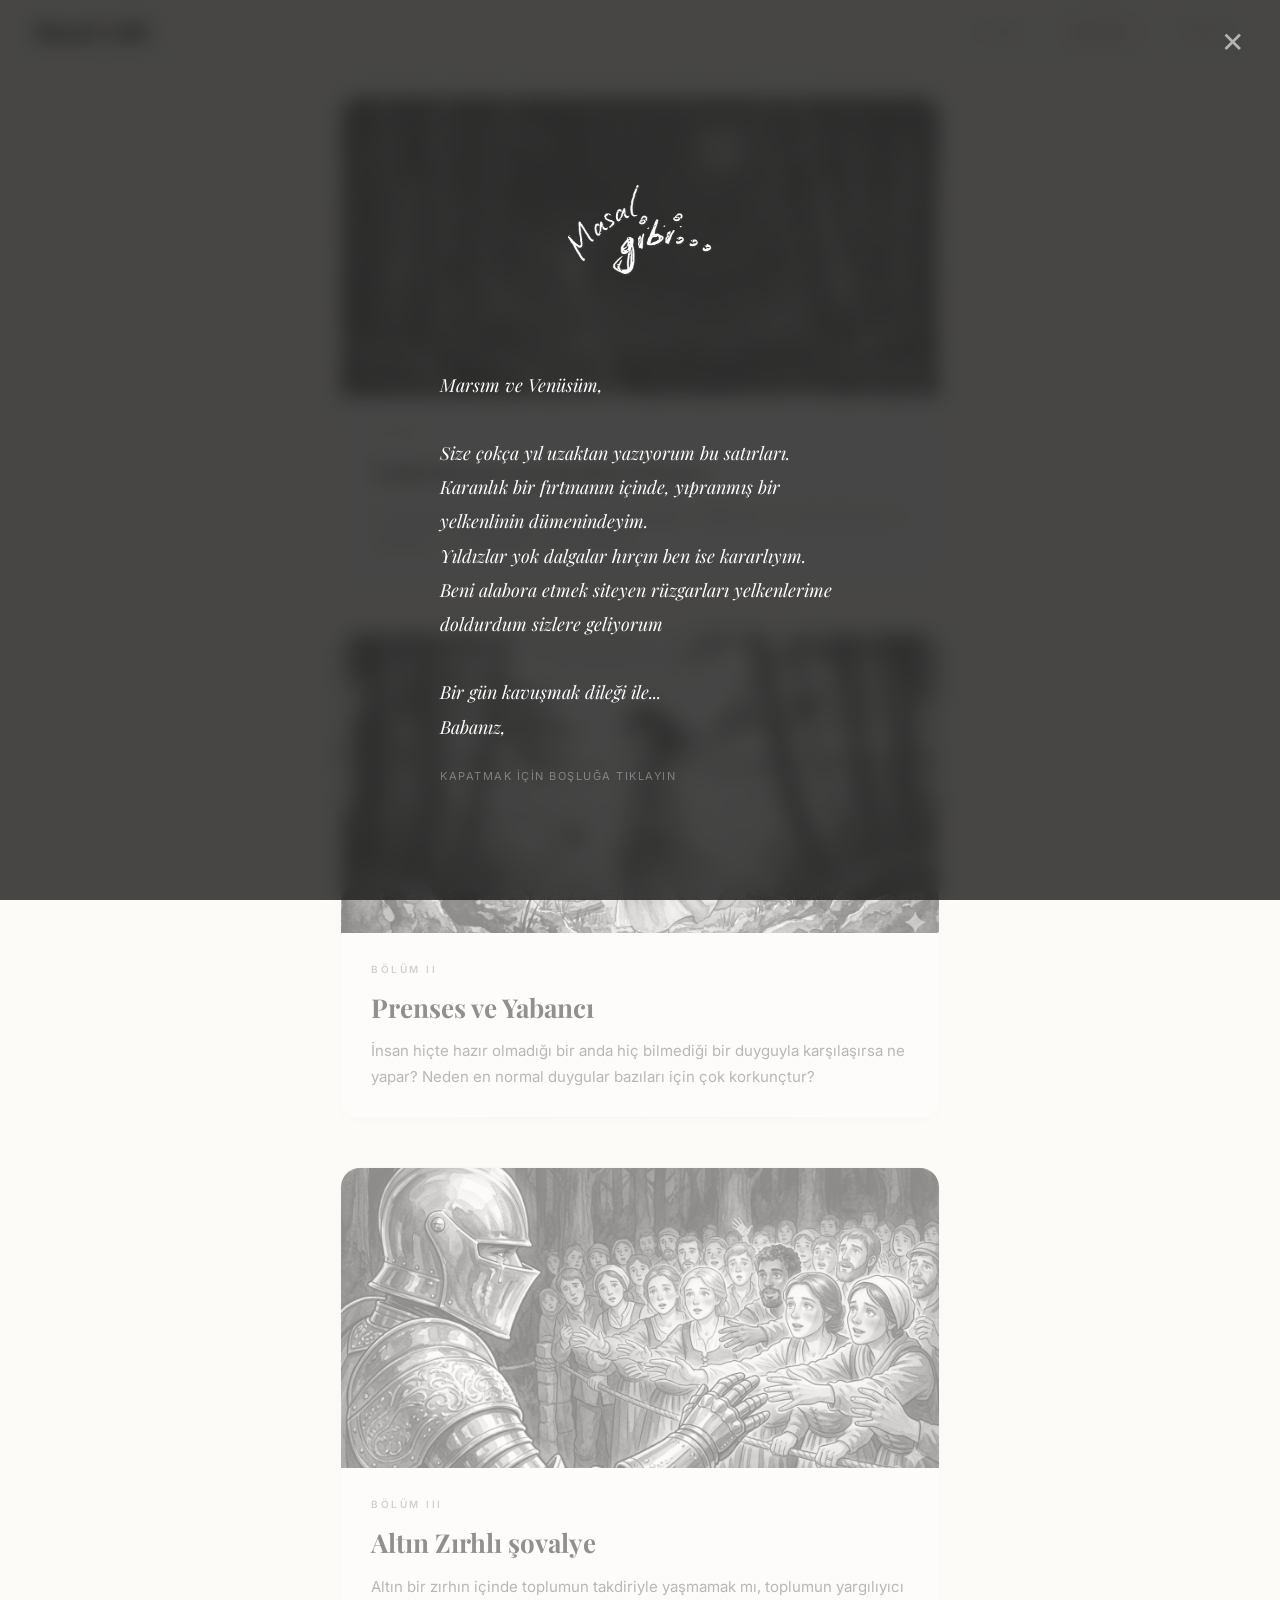
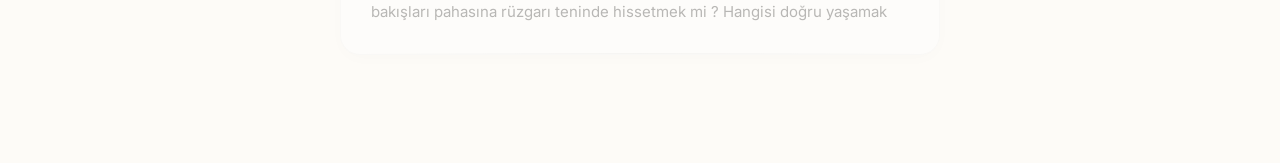
==== index.html @ 7c6c3999 "Add files via upload" ====
<!DOCTYPE html>
<html lang="tr">
<head>
  <meta charset="UTF-8">
  <meta name="viewport" content="width=device-width, initial-scale=1.0">
  <title>Masal Gibi</title>
  <link href="https://fonts.googleapis.com/css2?family=Playfair+Display:ital,wght@0,400;0,700;1,400&family=Cormorant+Garamond:ital,wght@0,300;1,300&family=Inter:wght@300;400&display=swap" rel="stylesheet">
  <link rel="stylesheet" href="css/main.css">
</head>
<body>

  <!-- GİRİŞ EKRANI -->
  <div id="intro" class="intro">
    <div class="close" id="closeBtn">✕</div>
    <div class="intro-box">
      <img src="assets/images/ovlog.png" class="intro-logo" alt="Logo">
      <p class="intro-text">
        Marsım ve Venüsüm,<br><br>
        Size çokça yıl uzaktan yazıyorum bu satırları.<br>
        Karanlık bir fırtınanın içinde, yıpranmış bir yelkenlinin dümenindeyim.<br>
        Yıldızlar yok dalgalar hırçın ben ise kararlıyım.<br>
        Beni alabora etmek siteyen rüzgarları yelkenlerime doldurdum sizlere geliyorum<br>
        <br>
        Bir gün kavuşmak dileği ile...<br>
        Babanız,
      </p>
      <span class="intro-note">Kapatmak için boşluğa tıklayın</span>
    </div>
  </div>

  <!-- HEADER -->
  <header class="header">
    <a href="index.html" class="logo-text">Masal Gibi</a>
    <nav class="nav">
      <a href="bucket.html" class="nav-link">100 Şey</a>
      <div class="nav-divider"></div>
      <a href="index.html" class="nav-link">Masallar</a>
      <div class="nav-divider"></div>
      <a href="stars.html" class="nav-link">Yıldızlar</a>
    </nav>
  </header>

  <!-- ANA İÇERİK -->
  <main class="container"></main>

  <script src="data/stories.js"></script>
  <script src="js/app.js"></script>
  <script src="js/header.js"></script>
  <script src="js/nav.js"></script>

</body>
</html>
---- css/main.css ----
*, *::before, *::after {
  margin: 0;
  padding: 0;
  box-sizing: border-box;
}

:root {
  --font-serif: 'Playfair Display', Georgia, serif;
  --font-body: 'Cormorant Garamond', Georgia, serif;
  --color-bg: #fdfbf7;
  --color-text: #2c2c2c;
  --color-accent: #b59b7c;
  --color-card: #ffffff;
}

body {
  font-family: 'Inter', sans-serif;
  background: var(--color-bg);
  color: var(--color-text);
  line-height: 1.6;
  overflow-x: hidden;
}

/* =====================
   HEADER
   ===================== */
.header {
  position: fixed;
  top: 0;
  width: 100%;
  height: 64px;
  background: rgba(253, 251, 247, 0.95);
  backdrop-filter: blur(12px);
  display: flex;
  align-items: center;
  justify-content: space-between;
  padding: 0 32px;
  z-index: 100;
  border-bottom: 1px solid rgba(0,0,0,0.05);
}

.logo-text {
  font-family: var(--font-serif);
  font-size: 22px;
  font-weight: 700;
  font-style: italic;
  color: #1a1a1a;
  text-decoration: none;
  letter-spacing: 1px;
  flex-shrink: 0;
}

/* NAV */
.nav {
  display: flex;
  align-items: center;
  gap: 8px;
}

.nav-link {
  font-family: var(--font-body);
  font-style: italic;
  font-size: 1rem;
  color: rgba(44,44,44,0.55);
  text-decoration: none;
  padding: 6px 14px;
  border-radius: 20px;
  letter-spacing: 0.5px;
  transition: color 0.3s, background 0.3s;
  white-space: nowrap;
}

.nav-link:hover {
  color: #1a1a1a;
  background: rgba(0,0,0,0.05);
}

.nav-link.active {
  color: var(--color-accent);
  background: rgba(181,155,124,0.08);
}

.nav-divider {
  width: 1px;
  height: 16px;
  background: rgba(0,0,0,0.1);
  margin: 0 4px;
}

/* =====================
   CONTAINER
   ===================== */
.container {
  max-width: 640px;
  margin: auto;
  padding: 96px 20px 60px;
}

/* =====================
   STORY CARD
   ===================== */
.story-card {
  margin-bottom: 48px;
  cursor: pointer;
  background: var(--color-card);
  border-radius: 20px;
  overflow: hidden;
  transition: transform 0.4s cubic-bezier(0.165, 0.84, 0.44, 1), box-shadow 0.4s ease;
  border: 1px solid rgba(0,0,0,0.04);
  box-shadow: 0 4px 20px rgba(0,0,0,0.04);
}

.story-card:hover {
  transform: translateY(-6px);
  box-shadow: 0 16px 40px rgba(0,0,0,0.09);
}

.story-image {
  width: 100%;
  height: 300px;
  background: #f4f1eb;
  overflow: hidden;
}

.story-image img {
  width: 100%;
  height: 100%;
  object-fit: cover;
  transition: transform 0.6s ease;
  display: block;
}

.story-card:hover .story-image img {
  transform: scale(1.04);
}

.story-content {
  padding: 28px 30px;
}

.story-tag {
  font-size: 10px;
  text-transform: uppercase;
  letter-spacing: 2.5px;
  color: var(--color-accent);
  font-weight: 600;
  display: block;
  margin-bottom: 10px;
}

.story-content h2 {
  font-family: var(--font-serif);
  font-size: 26px;
  margin-bottom: 10px;
  color: #111;
}

.story-content p {
  color: #666;
  font-size: 15px;
  line-height: 1.7;
}

.divider {
  height: 1px;
  background: linear-gradient(to right, transparent, rgba(0,0,0,0.07), transparent);
}

.story-card.disabled {
  filter: grayscale(1);
  opacity: 0.45;
  pointer-events: none;
}

/* =====================
   INTRO
   ===================== */
.intro {
  position: fixed;
  inset: 0;
  background: rgba(10,10,10,0.75);
  backdrop-filter: blur(10px);
  display: flex;
  justify-content: center;
  align-items: center;
  z-index: 9999;
}

.intro-box {
  max-width: 440px;
  text-align: left;
  padding: 20px;
  display: flex;
  flex-direction: column;
  align-items: center;
}

.intro-logo {
  width: 180px;
  margin-bottom: 28px;
  filter: brightness(0) invert(1);
  align-self: center;
}

.intro-text {
  color: #fff;
  font-family: var(--font-serif);
  font-size: 18px;
  line-height: 1.9;
  font-style: italic;
  text-align: left;
  width: 100%;
}

.intro-note {
  display: block;
  margin-top: 24px;
  font-size: 11px;
  letter-spacing: 1.5px;
  text-transform: uppercase;
  color: rgba(255,255,255,0.35);
  text-align: left;
  width: 100%;
}

.close {
  position: absolute;
  top: 28px;
  right: 36px;
  color: rgba(255,255,255,0.6);
  font-size: 28px;
  cursor: pointer;
  transition: 0.3s;
  line-height: 1;
}

.close:hover {
  color: var(--color-accent);
  transform: rotate(90deg) scale(1.1);
}

/* =====================
   MOBİL
   ===================== */
@media (max-width: 600px) {
  .header {
    padding: 0 16px;
  }

  .nav-link {
    font-size: 0.9rem;
    padding: 5px 10px;
  }

  .logo-text {
    font-size: 19px;
  }
}
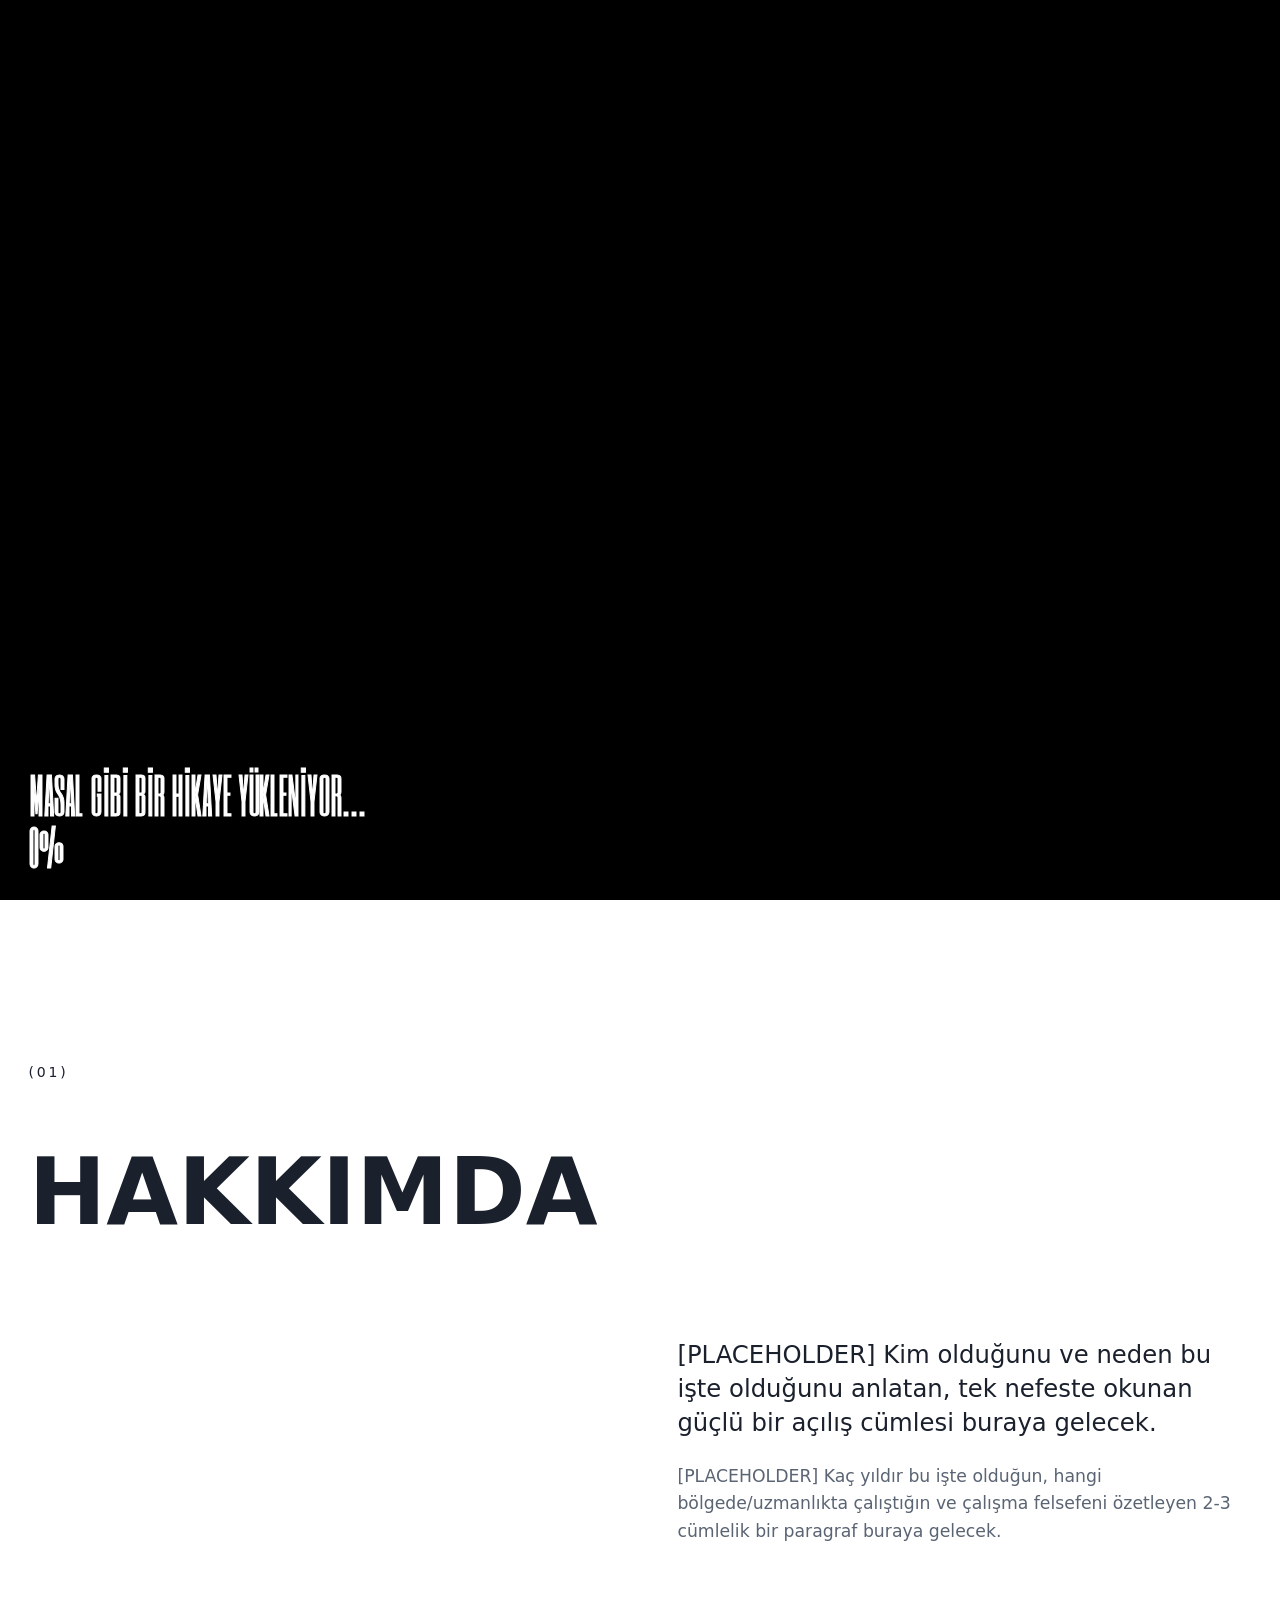
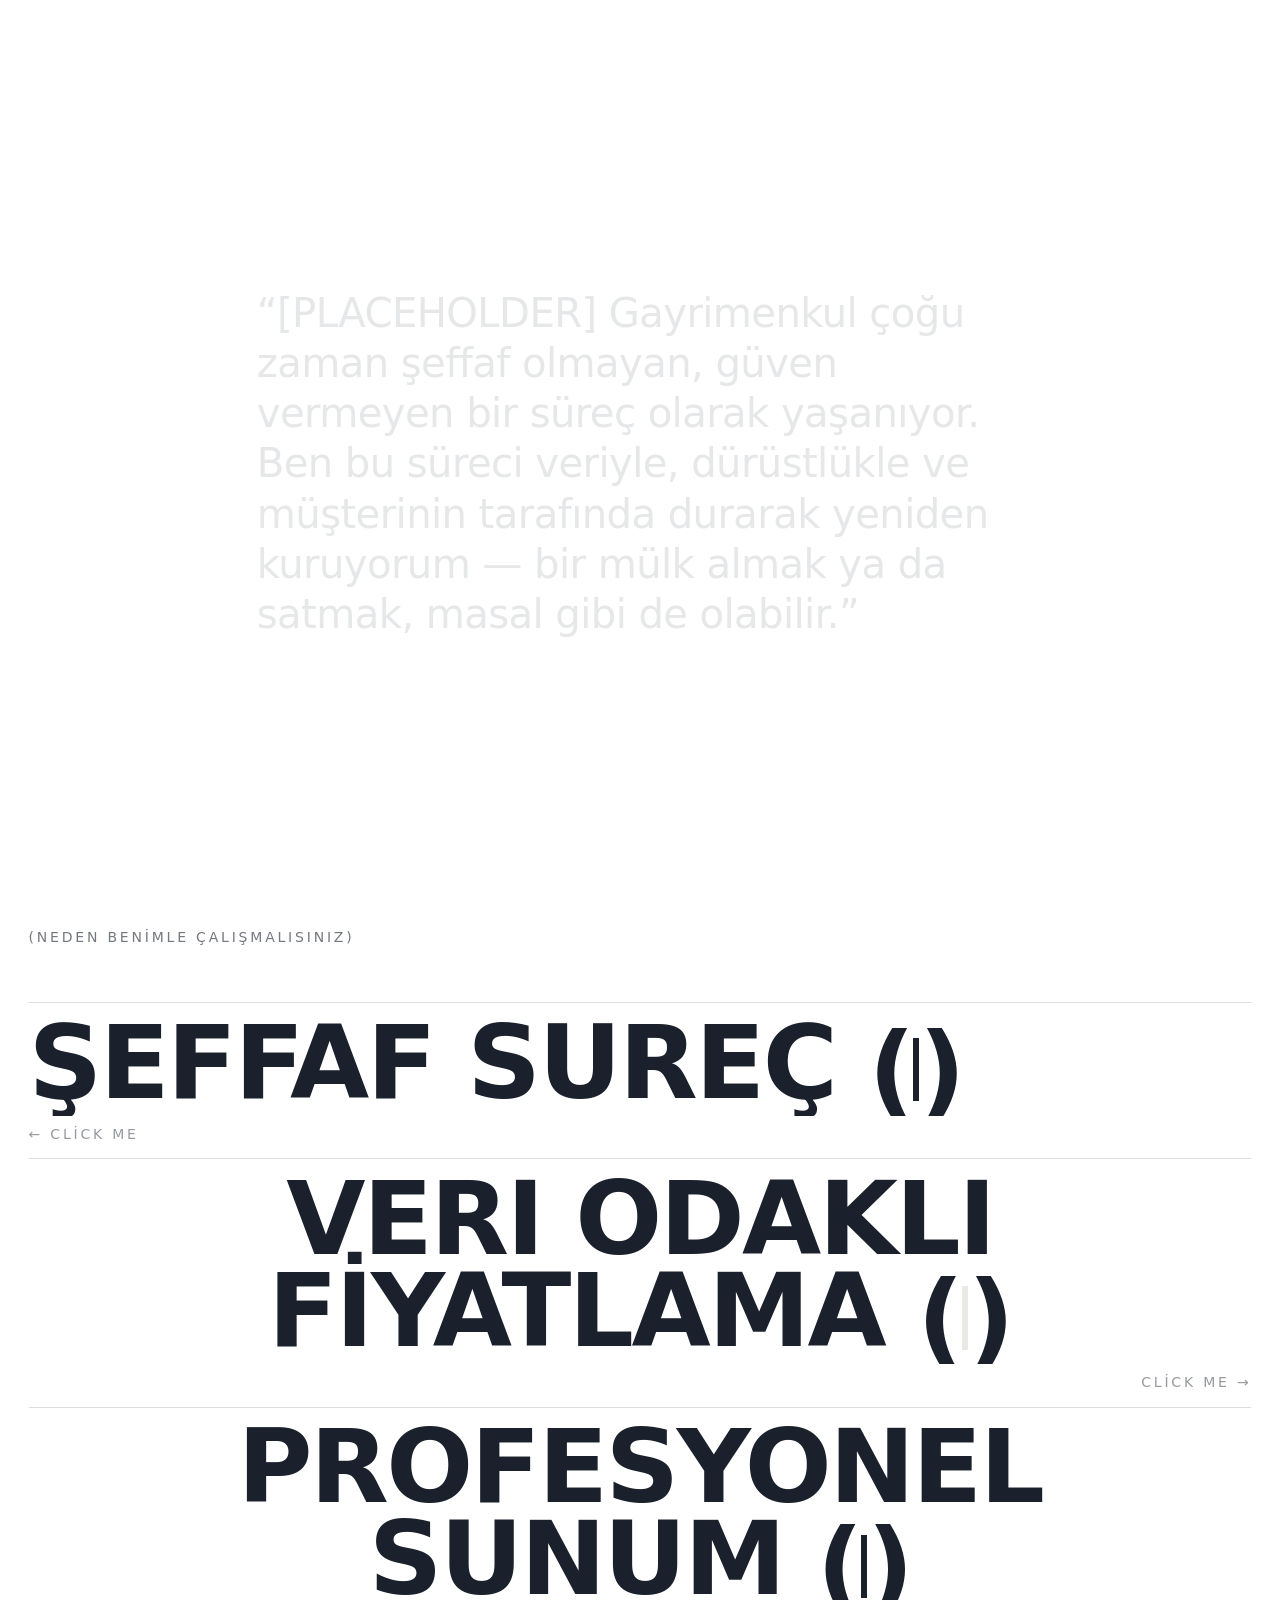
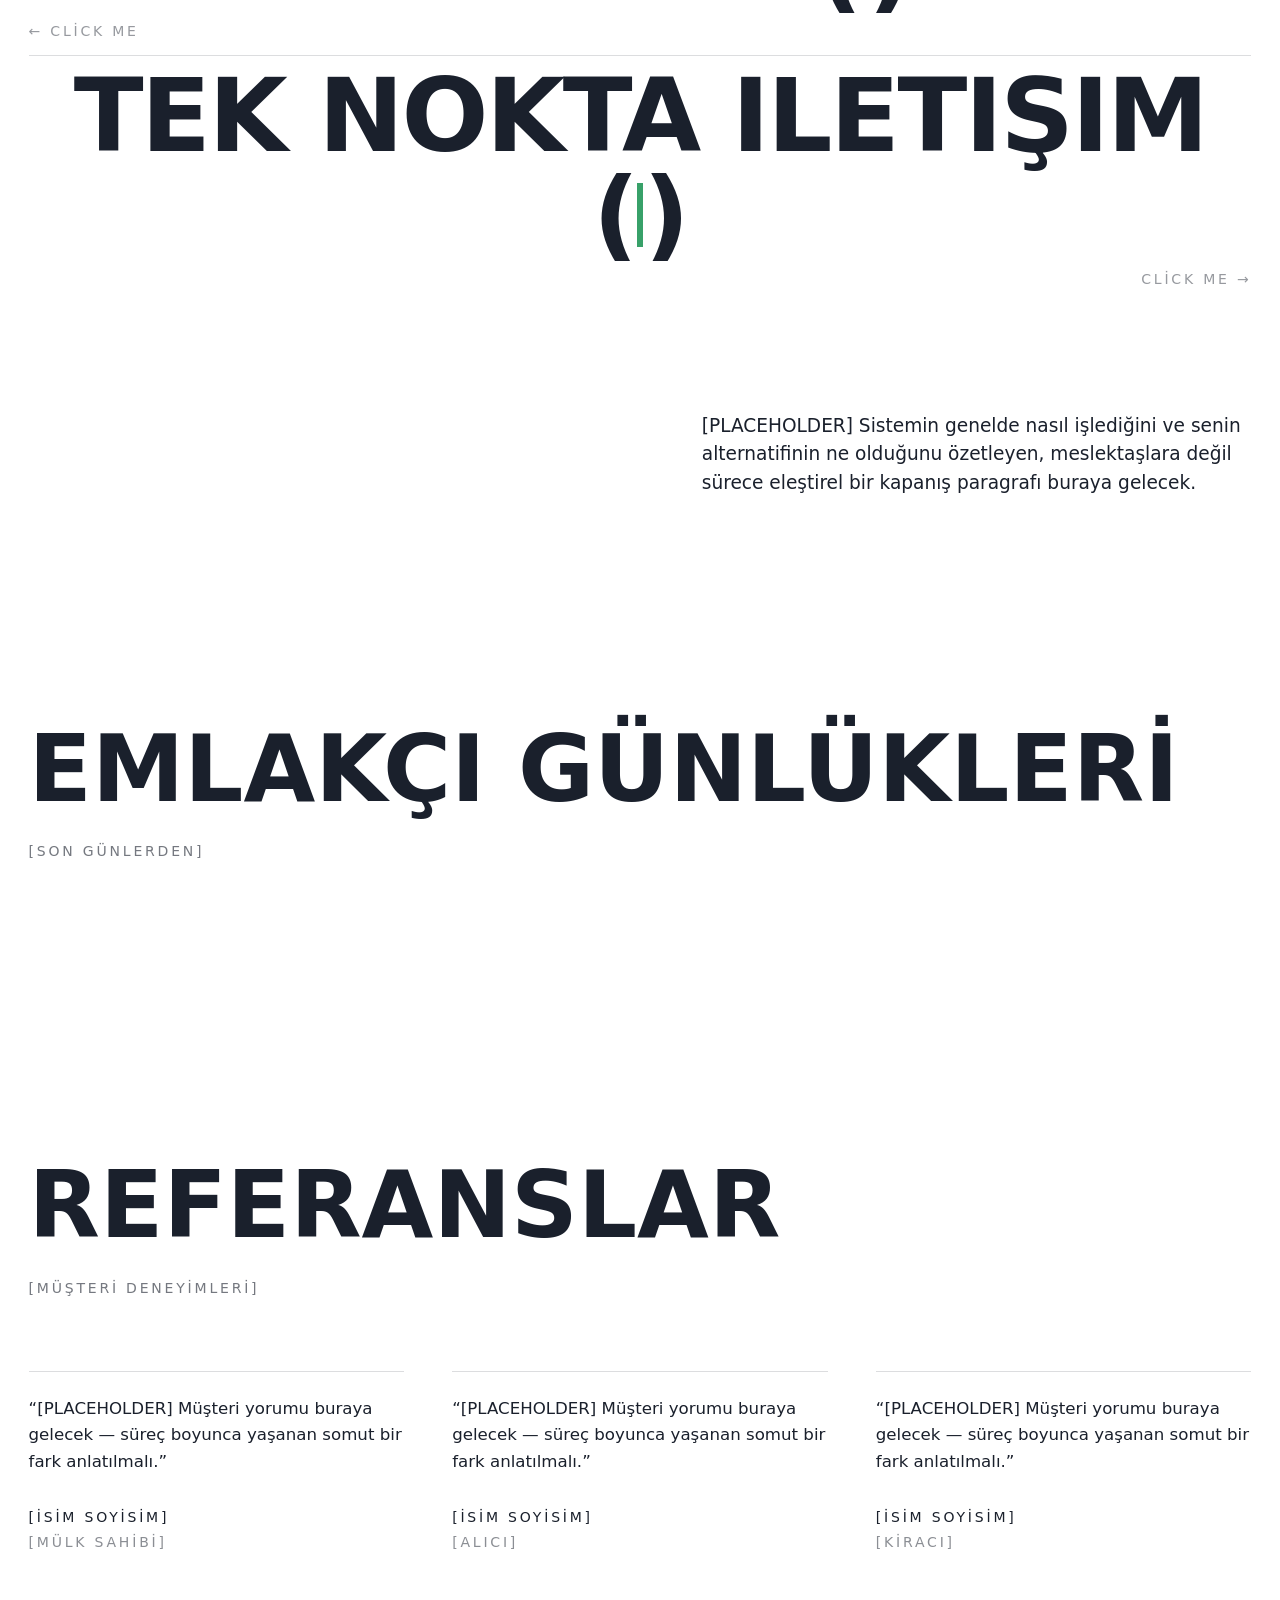
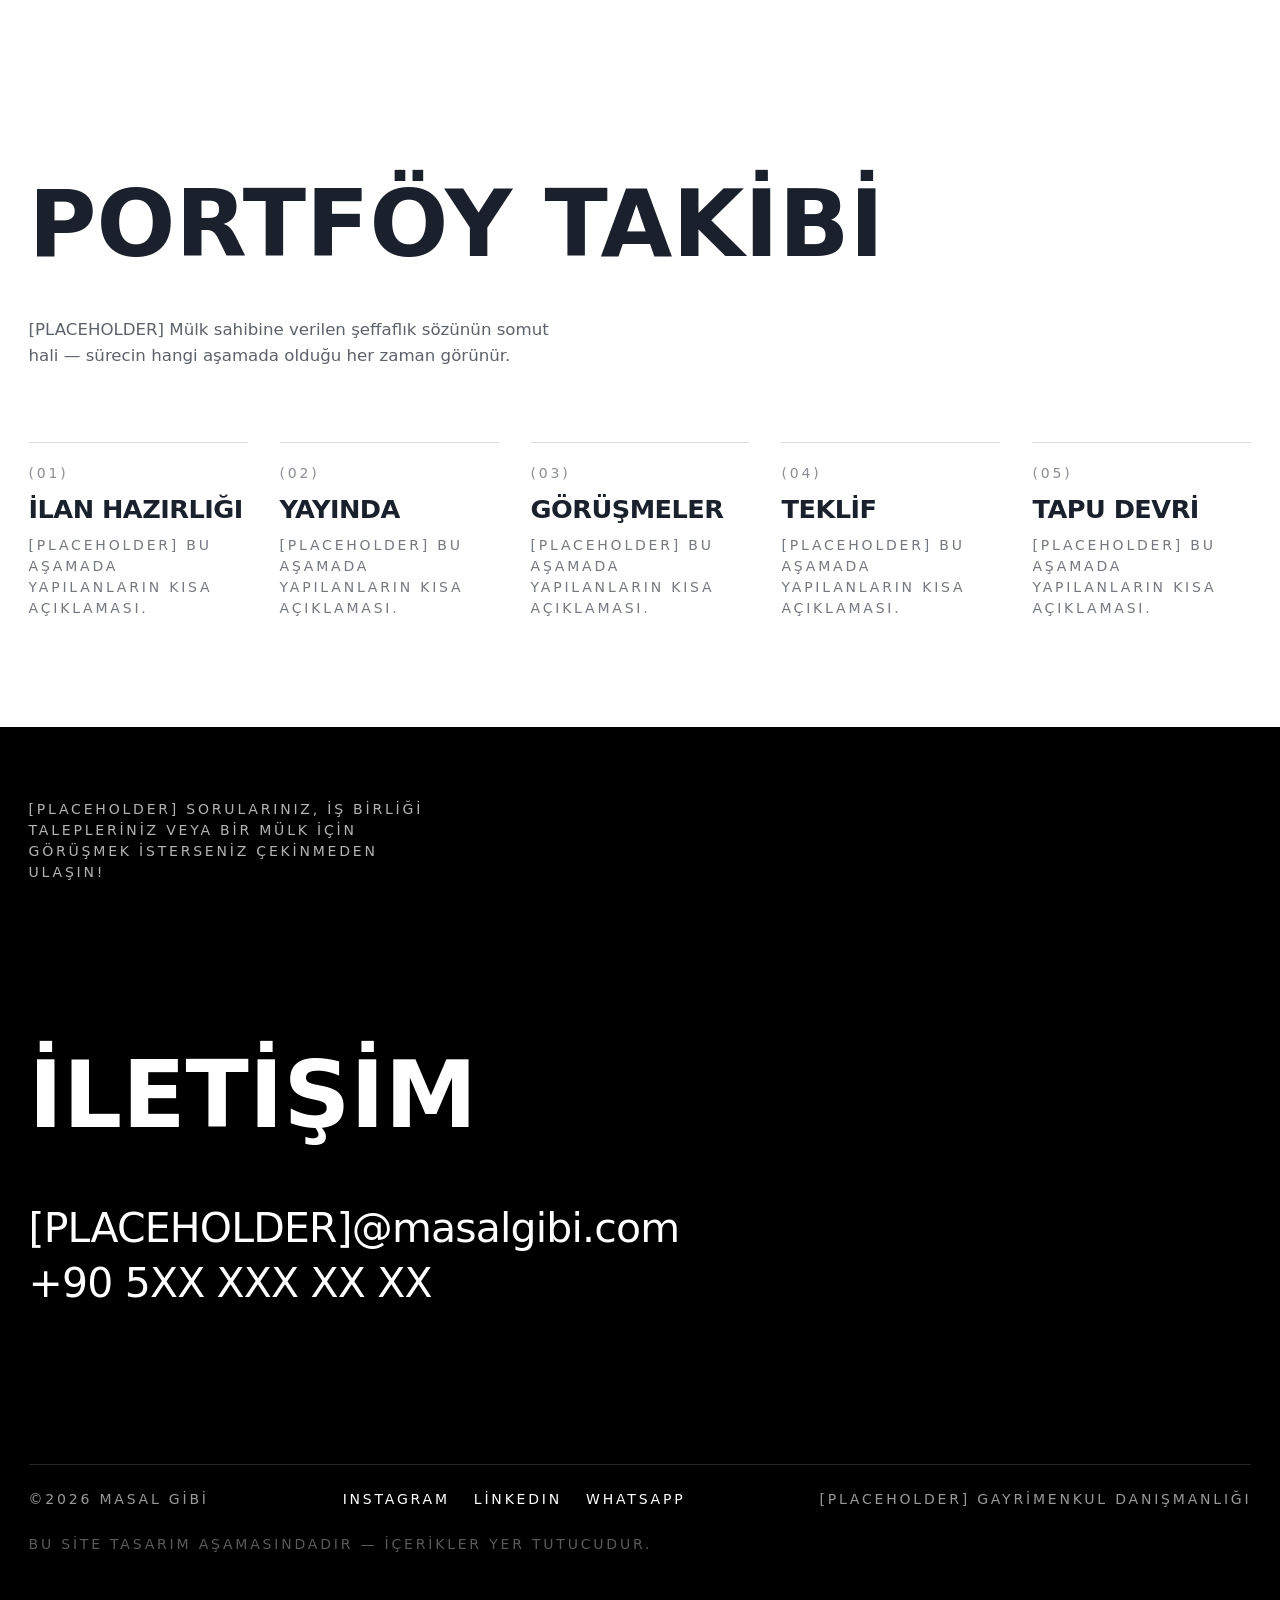
==== commit 471e33e0: "Masal Gibi emlak danışmanlığı sitesini yayınla Eski "100 Şey" içeriğinin yerine russellnumo-clone ta" ====
--- a/index.html
+++ b/index.html
@@ -1,52 +1,2 @@
-<!DOCTYPE html>
-<html lang="tr">
-<head>
-  <meta charset="UTF-8">
-  <meta name="viewport" content="width=device-width, initial-scale=1.0">
-  <title>Masal Gibi</title>
-  <link href="https://fonts.googleapis.com/css2?family=Playfair+Display:ital,wght@0,400;0,700;1,400&family=Cormorant+Garamond:ital,wght@0,300;1,300&family=Inter:wght@300;400&display=swap" rel="stylesheet">
-  <link rel="stylesheet" href="css/main.css">
-</head>
-<body>
-
-  <!-- GİRİŞ EKRANI -->
-  <div id="intro" class="intro">
-    <div class="close" id="closeBtn">✕</div>
-    <div class="intro-box">
-      <img src="assets/images/ovlog.png" class="intro-logo" alt="Logo">
-      <p class="intro-text">
-        Marsım ve Venüsüm,<br><br>
-        Size çokça yıl uzaktan yazıyorum bu satırları.<br>
-        Karanlık bir fırtınanın içinde, yıpranmış bir yelkenlinin dümenindeyim.<br>
-        Yıldızlar yok dalgalar hırçın ben ise kararlıyım.<br>
-        Beni alabora etmek siteyen rüzgarları yelkenlerime doldurdum sizlere geliyorum<br>
-        <br>
-        Bir gün kavuşmak dileği ile...<br>
-        Babanız,
-      </p>
-      <span class="intro-note">Kapatmak için boşluğa tıklayın</span>
-    </div>
-  </div>
-
-  <!-- HEADER -->
-  <header class="header">
-    <a href="index.html" class="logo-text">Masal Gibi</a>
-    <nav class="nav">
-      <a href="bucket.html" class="nav-link">100 Şey</a>
-      <div class="nav-divider"></div>
-      <a href="index.html" class="nav-link">Masallar</a>
-      <div class="nav-divider"></div>
-      <a href="stars.html" class="nav-link">Yıldızlar</a>
-    </nav>
-  </header>
-
-  <!-- ANA İÇERİK -->
-  <main class="container"></main>
-
-  <script src="data/stories.js"></script>
-  <script src="js/app.js"></script>
-  <script src="js/header.js"></script>
-  <script src="js/nav.js"></script>
-
-</body>
-</html>+<!DOCTYPE html><!--OK_B2LO_5Wb7xL4AXkm0S--><html lang="tr" class="__variable_8e8611 __variable_a3c0d3 intro-loading"><head><meta charSet="utf-8"/><meta name="viewport" content="width=device-width, initial-scale=1"/><link rel="preload" as="image" href="/images/portrait.jpg"/><link rel="stylesheet" href="/_next/static/css/ef37f31895b278bf.css" data-precedence="next"/><link rel="preload" as="script" fetchPriority="low" href="/_next/static/chunks/webpack-757cd0f22387bfa3.js"/><script src="/_next/static/chunks/4bd1b696-c023c6e3521b1417.js" async=""></script><script src="/_next/static/chunks/255-2b334ff5c2ee7a81.js" async=""></script><script src="/_next/static/chunks/main-app-b077ecd1a33bf0c1.js" async=""></script><script src="/_next/static/chunks/c15bf2b0-52e8419f34af26ab.js" async=""></script><script src="/_next/static/chunks/748-124e5287cb9645c8.js" async=""></script><script src="/_next/static/chunks/app/layout-976ecb8deed2d4fa.js" async=""></script><script src="/_next/static/chunks/239-492339b72c4e778e.js" async=""></script><script src="/_next/static/chunks/app/page-3b8d144d0425b6a1.js" async=""></script><meta name="theme-color" content="#0e0e0e"/><title>Masal Gibi | Gayrimenkul Danışmanlığı</title><meta name="description" content="Şeffaflık, yüksek estetik ve veriye dayalı gayrimenkul danışmanlığı ile değer katan her adımda sizinleyiz."/><meta name="robots" content="index, follow"/><meta property="og:title" content="Masal Gibi | Gayrimenkul Danışmanlığı"/><meta property="og:description" content="Şeffaflık, yüksek estetik ve veriye dayalı gayrimenkul danışmanlığı ile değer katan her adımda sizinleyiz."/><meta property="og:locale" content="tr_TR"/><meta property="og:type" content="website"/><meta name="twitter:card" content="summary"/><meta name="twitter:title" content="Masal Gibi | Gayrimenkul Danışmanlığı"/><meta name="twitter:description" content="Şeffaflık, yüksek estetik ve veriye dayalı gayrimenkul danışmanlığı ile değer katan her adımda sizinleyiz."/><noscript><style>html.intro-loading, html.intro-loading body { overflow: auto !important; }
+                   [data-loader] { display: none !important; }</style></noscript><script src="/_next/static/chunks/polyfills-42372ed130431b0a.js" noModule=""></script></head><body><div hidden=""><!--$--><!--/$--></div><div class="cursor-dot" aria-hidden="true"></div><div data-loader="true" class="fixed inset-0 z-[3000] flex items-end bg-black text-white" style="clip-path:inset(0% 0% 0% 0%)" aria-hidden="true"><div data-loader-inner="true" class="container-page flex w-full flex-col items-start gap-1 pb-[var(--gutter)]"><span class="t-logo text-[clamp(1.5rem,2.6vw,2.5rem)] leading-none">Masal gibi bir hikaye yükleniyor…</span><span class="t-logo tabular-nums leading-none">0<!-- -->%</span></div></div><header class="fixed inset-x-0 top-0 z-10 h-[var(--header-h)]"><div class="container-page flex h-full items-center justify-between"><a href="#top" class="block overflow-clip leading-none" aria-label="Masal Gibi — back to top"><span data-intro="brand" class="block"><span class="t-logo">Masal</span><span class="t-logo ml-[36px]">Gibi</span></span></a><nav class="hidden items-center gap-4 min-[992px]:flex"><span class="inline-block overflow-clip"><a data-intro="nav-item" href="#about" class="link-sweep t-nav inline-block"><span class="mr-4 hidden text-[14px]">01</span>Hakkımda</a></span><span class="inline-block overflow-clip"><a data-intro="nav-item" href="#whyme" class="link-sweep t-nav inline-block"><span class="mr-4 hidden text-[14px]">02</span>Neden Biz</a></span><span class="inline-block overflow-clip"><a data-intro="nav-item" href="#journal" class="link-sweep t-nav inline-block"><span class="mr-4 hidden text-[14px]">03</span>Günlükler</a></span><span class="inline-block overflow-clip"><a data-intro="nav-item" href="#testimonials" class="link-sweep t-nav inline-block"><span class="mr-4 hidden text-[14px]">04</span>Referanslar</a></span><span class="inline-block overflow-clip"><a data-intro="nav-item" href="#contact" class="link-sweep t-nav inline-block"><span class="mr-4 hidden text-[14px]">05</span>İletişim</a></span></nav><button type="button" aria-expanded="false" aria-controls="mobile-nav" class="t-label min-[992px]:hidden">menü</button></div><div id="mobile-nav" hidden="" class="fixed inset-0 top-[var(--header-h)] bg-[var(--color-bg)] min-[992px]:hidden"><nav class="container-page flex flex-col gap-6 pt-12"><a href="#about" class="t-section leading-none"><span class="t-label mr-3 align-super text-[10px] opacity-50">01</span>Hakkımda</a><a href="#whyme" class="t-section leading-none"><span class="t-label mr-3 align-super text-[10px] opacity-50">02</span>Neden Biz</a><a href="#journal" class="t-section leading-none"><span class="t-label mr-3 align-super text-[10px] opacity-50">03</span>Günlükler</a><a href="#testimonials" class="t-section leading-none"><span class="t-label mr-3 align-super text-[10px] opacity-50">04</span>Referanslar</a><a href="#contact" class="t-section leading-none"><span class="t-label mr-3 align-super text-[10px] opacity-50">05</span>İletişim</a></nav></div></header><main><section class="relative flex min-h-[100svh] flex-col justify-center overflow-clip pt-[var(--header-h)]"><h1 class="sr-text">Masal<!-- --> <!-- -->Gibi<!-- --> — <!-- -->Gayrimenkul Danışmanı, Şeffaf &amp; Veri Odaklı, Masal Gibi</h1><div class="relative md:-mt-8"><div data-intro="marquee-line" aria-hidden="true" class="marquee-row relative overflow-hidden "><span aria-hidden="true" class="t-marquee pr-[0.18em] pointer-events-none invisible absolute left-0 top-0">Gayrimenkul Danışmanı</span><div class="flex w-max will-change-transform"><div class="flex shrink-0"><span class="t-marquee pr-[0.18em]">Gayrimenkul Danışmanı</span><span class="t-marquee pr-[0.18em]">Gayrimenkul Danışmanı</span><span class="t-marquee pr-[0.18em]">Gayrimenkul Danışmanı</span><span class="t-marquee pr-[0.18em]">Gayrimenkul Danışmanı</span></div><div class="flex shrink-0"><span class="t-marquee pr-[0.18em]">Gayrimenkul Danışmanı</span><span class="t-marquee pr-[0.18em]">Gayrimenkul Danışmanı</span><span class="t-marquee pr-[0.18em]">Gayrimenkul Danışmanı</span><span class="t-marquee pr-[0.18em]">Gayrimenkul Danışmanı</span></div></div></div><div data-intro="marquee-line" aria-hidden="true" class="marquee-row relative overflow-hidden "><span aria-hidden="true" class="t-marquee pr-[0.18em] pointer-events-none invisible absolute left-0 top-0">Şeffaf &amp; Veri Odaklı</span><div class="flex w-max will-change-transform"><div class="flex shrink-0"><span class="t-marquee pr-[0.18em]">Şeffaf &amp; Veri Odaklı</span><span class="t-marquee pr-[0.18em]">Şeffaf &amp; Veri Odaklı</span><span class="t-marquee pr-[0.18em]">Şeffaf &amp; Veri Odaklı</span><span class="t-marquee pr-[0.18em]">Şeffaf &amp; Veri Odaklı</span></div><div class="flex shrink-0"><span class="t-marquee pr-[0.18em]">Şeffaf &amp; Veri Odaklı</span><span class="t-marquee pr-[0.18em]">Şeffaf &amp; Veri Odaklı</span><span class="t-marquee pr-[0.18em]">Şeffaf &amp; Veri Odaklı</span><span class="t-marquee pr-[0.18em]">Şeffaf &amp; Veri Odaklı</span></div></div></div><div data-intro="marquee-line" aria-hidden="true" class="marquee-row relative overflow-hidden marquee-row--overlay"><span aria-hidden="true" class="t-marquee pr-[0.18em] pointer-events-none invisible absolute left-0 top-0">Masal Gibi</span><div class="flex w-max will-change-transform"><div class="flex shrink-0"><span class="t-marquee pr-[0.18em]">Masal Gibi</span><span class="t-marquee pr-[0.18em]">Masal Gibi</span><span class="t-marquee pr-[0.18em]">Masal Gibi</span><span class="t-marquee pr-[0.18em]">Masal Gibi</span></div><div class="flex shrink-0"><span class="t-marquee pr-[0.18em]">Masal Gibi</span><span class="t-marquee pr-[0.18em]">Masal Gibi</span><span class="t-marquee pr-[0.18em]">Masal Gibi</span><span class="t-marquee pr-[0.18em]">Masal Gibi</span></div></div></div></div><div class="pointer-events-none absolute inset-0 flex items-center justify-center"><div data-intro="portrait" class="relative aspect-[2/3] w-[var(--portrait-w)] overflow-hidden bg-[#d4d4d4] isolate"><div class="absolute inset-0 mix-blend-multiply"><img alt="Portre" decoding="async" data-nimg="fill" class="object-cover grayscale opacity-90" style="position:absolute;height:100%;width:100%;left:0;top:0;right:0;bottom:0;color:transparent" src="/images/portrait.jpg"/></div></div></div><div class="container-page absolute inset-x-0 bottom-[var(--gutter)] z-[2]"><div class="flex flex-row items-center justify-between gap-4"><div data-intro="meta-item" class="flex min-w-0 items-center gap-2 whitespace-nowrap"><span class="t-label truncate">İstanbul merkezli</span><span class="t-label shrink-0 tabular-nums">--:--:--</span></div><div data-intro="meta-item" class="flex shrink-0 items-center gap-2 whitespace-nowrap"><span class="status-dot" aria-hidden="true"></span><span class="t-label">Görüşmeye Açık</span></div></div></div></section><section id="about" class="py-[clamp(6rem,18vh,14rem)]"><div class="container-page"><p data-about-index="true" class="t-label">(01)</p></div><div class="container-page mt-[clamp(2rem,6vh,5rem)]"><h2 class="t-section overflow-clip"><span data-about-heading="true" class="block">Hakkımda</span></h2></div><div class="container-page mt-[clamp(3rem,10vh,8rem)] flex flex-col gap-[1.4em] md:ml-auto md:max-w-[62ch] md:self-end"><p class="text-[clamp(1.25rem,1.9vw,1.75rem)] font-medium leading-[1.4] text-[#1A202C]">[PLACEHOLDER] Kim olduğunu ve neden bu işte olduğunu anlatan, tek nefeste okunan güçlü bir açılış cümlesi buraya gelecek.</p><p class="text-[clamp(1rem,1.35vw,1.15rem)] leading-[1.6] text-[#5A6473]">[PLACEHOLDER] Kaç yıldır bu işte olduğun, hangi bölgede/uzmanlıkta çalıştığın ve çalışma felsefeni özetleyen 2-3 cümlelik bir paragraf buraya gelecek.</p></div></section><section class="py-[clamp(6rem,20vh,16rem)]"><div class="container-page"><p class="t-manifesto mx-auto max-w-[24ch] md:max-w-[30ch]"><span data-word="true" style="opacity:0.1">“[PLACEHOLDER]<!-- --> </span><span data-word="true" style="opacity:0.1">Gayrimenkul<!-- --> </span><span data-word="true" style="opacity:0.1">çoğu<!-- --> </span><span data-word="true" style="opacity:0.1">zaman<!-- --> </span><span data-word="true" style="opacity:0.1">şeffaf<!-- --> </span><span data-word="true" style="opacity:0.1">olmayan,<!-- --> </span><span data-word="true" style="opacity:0.1">güven<!-- --> </span><span data-word="true" style="opacity:0.1">vermeyen<!-- --> </span><span data-word="true" style="opacity:0.1">bir<!-- --> </span><span data-word="true" style="opacity:0.1">süreç<!-- --> </span><span data-word="true" style="opacity:0.1">olarak<!-- --> </span><span data-word="true" style="opacity:0.1">yaşanıyor.<!-- --> </span><span data-word="true" style="opacity:0.1">Ben<!-- --> </span><span data-word="true" style="opacity:0.1">bu<!-- --> </span><span data-word="true" style="opacity:0.1">süreci<!-- --> </span><span data-word="true" style="opacity:0.1">veriyle,<!-- --> </span><span data-word="true" style="opacity:0.1">dürüstlükle<!-- --> </span><span data-word="true" style="opacity:0.1">ve<!-- --> </span><span data-word="true" style="opacity:0.1">müşterinin<!-- --> </span><span data-word="true" style="opacity:0.1">tarafında<!-- --> </span><span data-word="true" style="opacity:0.1">durarak<!-- --> </span><span data-word="true" style="opacity:0.1">yeniden<!-- --> </span><span data-word="true" style="opacity:0.1">kuruyorum<!-- --> </span><span data-word="true" style="opacity:0.1">—<!-- --> </span><span data-word="true" style="opacity:0.1">bir<!-- --> </span><span data-word="true" style="opacity:0.1">mülk<!-- --> </span><span data-word="true" style="opacity:0.1">almak<!-- --> </span><span data-word="true" style="opacity:0.1">ya<!-- --> </span><span data-word="true" style="opacity:0.1">da<!-- --> </span><span data-word="true" style="opacity:0.1">satmak,<!-- --> </span><span data-word="true" style="opacity:0.1">masal<!-- --> </span><span data-word="true" style="opacity:0.1">gibi<!-- --> </span><span data-word="true" style="opacity:0.1">de<!-- --> </span><span data-word="true" style="opacity:0.1">olabilir.”<!-- --> </span></p></div></section><section id="whyme" class="py-[clamp(4rem,12vh,10rem)]"><div class="container-page"><p class="t-label opacity-60">(Neden Benimle Çalışmalısınız)</p><div class="mt-[clamp(2rem,6vh,5rem)]"><div class="border-t border-current/15 text-left"><button type="button" aria-expanded="false" aria-controls="_R_6iav5b_" class="group flex w-full flex-col py-[clamp(0.5rem,1.5vh,1.25rem)] items-start"><span class="block overflow-clip"><span data-service-title="true" class="t-service block">Şeffaf Süreç<!-- --> <span class="inline-flex items-center align-middle">(<span class="inline-block overflow-hidden transition-[width] duration-[700ms] ease-[var(--ease-out-expo)]" style="width:0.06em" aria-hidden="true"><span class="relative block aspect-square w-[0.62em]"><img alt="" loading="lazy" decoding="async" data-nimg="fill" class="object-cover" style="position:absolute;height:100%;width:100%;left:0;top:0;right:0;bottom:0;color:transparent" src="/images/service-art-direction.svg"/></span></span>)</span></span></span><span class="t-label mt-2 opacity-45 transition-opacity duration-300 group-hover:opacity-90" aria-hidden="true">← click me</span></button><div id="_R_6iav5b_" class="grid transition-[grid-template-rows,opacity] duration-[700ms] ease-[var(--ease-out-expo)]" style="grid-template-rows:0fr;opacity:0"><div class="overflow-hidden"><p class="t-label pb-[clamp(1rem,3vh,2rem)] opacity-70">[PLACEHOLDER] Her adımın nasıl şeffaf yürütüldüğünü anlatan kısa açıklama · madde · madde</p></div></div></div><div class="border-t border-current/15 text-right"><button type="button" aria-expanded="false" aria-controls="_R_aiav5b_" class="group flex w-full flex-col py-[clamp(0.5rem,1.5vh,1.25rem)] items-end"><span class="block overflow-clip"><span data-service-title="true" class="t-service block">Veri Odaklı Fiyatlama<!-- --> <span class="inline-flex items-center align-middle">(<span class="inline-block overflow-hidden transition-[width] duration-[700ms] ease-[var(--ease-out-expo)]" style="width:0.06em" aria-hidden="true"><span class="relative block aspect-square w-[0.62em]"><img alt="" loading="lazy" decoding="async" data-nimg="fill" class="object-cover" style="position:absolute;height:100%;width:100%;left:0;top:0;right:0;bottom:0;color:transparent" src="/images/service-branding.svg"/></span></span>)</span></span></span><span class="t-label mt-2 opacity-45 transition-opacity duration-300 group-hover:opacity-90" aria-hidden="true">click me →</span></button><div id="_R_aiav5b_" class="grid transition-[grid-template-rows,opacity] duration-[700ms] ease-[var(--ease-out-expo)]" style="grid-template-rows:0fr;opacity:0"><div class="overflow-hidden"><p class="t-label pb-[clamp(1rem,3vh,2rem)] opacity-70">[PLACEHOLDER] Fiyatlamanın tahmine değil veriye dayandığını anlatan kısa açıklama · madde · madde</p></div></div></div><div class="border-t border-current/15 text-left"><button type="button" aria-expanded="false" aria-controls="_R_eiav5b_" class="group flex w-full flex-col py-[clamp(0.5rem,1.5vh,1.25rem)] items-start"><span class="block overflow-clip"><span data-service-title="true" class="t-service block">Profesyonel Sunum<!-- --> <span class="inline-flex items-center align-middle">(<span class="inline-block overflow-hidden transition-[width] duration-[700ms] ease-[var(--ease-out-expo)]" style="width:0.06em" aria-hidden="true"><span class="relative block aspect-square w-[0.62em]"><img alt="" loading="lazy" decoding="async" data-nimg="fill" class="object-cover" style="position:absolute;height:100%;width:100%;left:0;top:0;right:0;bottom:0;color:transparent" src="/images/service-digital-design.svg"/></span></span>)</span></span></span><span class="t-label mt-2 opacity-45 transition-opacity duration-300 group-hover:opacity-90" aria-hidden="true">← click me</span></button><div id="_R_eiav5b_" class="grid transition-[grid-template-rows,opacity] duration-[700ms] ease-[var(--ease-out-expo)]" style="grid-template-rows:0fr;opacity:0"><div class="overflow-hidden"><p class="t-label pb-[clamp(1rem,3vh,2rem)] opacity-70">[PLACEHOLDER] Mülkün nasıl sunulduğunu (fotoğraf, video, metin) anlatan kısa açıklama · madde</p></div></div></div><div class="border-t border-current/15 text-right"><button type="button" aria-expanded="false" aria-controls="_R_iiav5b_" class="group flex w-full flex-col py-[clamp(0.5rem,1.5vh,1.25rem)] items-end"><span class="block overflow-clip"><span data-service-title="true" class="t-service block">Tek Nokta İletişim<!-- --> <span class="inline-flex items-center align-middle">(<span class="inline-block overflow-hidden transition-[width] duration-[700ms] ease-[var(--ease-out-expo)]" style="width:0.06em" aria-hidden="true"><span class="relative block aspect-square w-[0.62em]"><img alt="" loading="lazy" decoding="async" data-nimg="fill" class="object-cover" style="position:absolute;height:100%;width:100%;left:0;top:0;right:0;bottom:0;color:transparent" src="/images/service-development.svg"/></span></span>)</span></span></span><span class="t-label mt-2 opacity-45 transition-opacity duration-300 group-hover:opacity-90" aria-hidden="true">click me →</span></button><div id="_R_iiav5b_" class="grid transition-[grid-template-rows,opacity] duration-[700ms] ease-[var(--ease-out-expo)]" style="grid-template-rows:0fr;opacity:0"><div class="overflow-hidden"><p class="t-label pb-[clamp(1rem,3vh,2rem)] opacity-70">[PLACEHOLDER] Sürecin tamamında tek muhatap olduğunu anlatan kısa açıklama · madde · madde</p></div></div></div></div><div class="mt-[clamp(4rem,12vh,9rem)] md:max-w-[54ch] md:ml-auto"><p class="text-[clamp(1rem,1.45vw,1.35rem)] leading-[1.55]">[PLACEHOLDER] Sistemin genelde nasıl işlediğini ve senin alternatifinin ne olduğunu özetleyen, meslektaşlara değil sürece eleştirel bir kapanış paragrafı buraya gelecek.</p></div></div></section><section id="journal" class="py-[clamp(4rem,12vh,10rem)]"><div class="container-page"><h2 class="t-section overflow-clip"><span data-journal-heading="true" class="block">Emlakçı Günlükleri</span></h2><p data-journal-hint="true" class="t-label mt-4 opacity-60">[Son günlerden]</p><div class="mt-[clamp(3rem,8vh,6rem)]"></div></div></section><section id="testimonials" class="py-[clamp(4rem,12vh,10rem)]"><div class="container-page"><h2 class="t-section overflow-clip"><span data-testimonial-heading="true" class="block">Referanslar</span></h2><p class="t-label mt-4 opacity-60">[Müşteri deneyimleri]</p><div class="mt-[clamp(3rem,8vh,6rem)] grid gap-[clamp(2rem,4vw,3rem)] md:grid-cols-3"><div data-testimonial-card="true" class="flex flex-col justify-between gap-8 border-t border-current/15 pt-6"><p class="text-[clamp(1rem,1.3vw,1.2rem)] leading-[1.6]">“<!-- -->[PLACEHOLDER] Müşteri yorumu buraya gelecek — süreç boyunca yaşanan somut bir fark anlatılmalı.<!-- -->”</p><div><p class="t-label">[İSİM SOYİSİM]</p><p class="t-label mt-1 opacity-50">[Mülk Sahibi]</p></div></div><div data-testimonial-card="true" class="flex flex-col justify-between gap-8 border-t border-current/15 pt-6"><p class="text-[clamp(1rem,1.3vw,1.2rem)] leading-[1.6]">“<!-- -->[PLACEHOLDER] Müşteri yorumu buraya gelecek — süreç boyunca yaşanan somut bir fark anlatılmalı.<!-- -->”</p><div><p class="t-label">[İSİM SOYİSİM]</p><p class="t-label mt-1 opacity-50">[Alıcı]</p></div></div><div data-testimonial-card="true" class="flex flex-col justify-between gap-8 border-t border-current/15 pt-6"><p class="text-[clamp(1rem,1.3vw,1.2rem)] leading-[1.6]">“<!-- -->[PLACEHOLDER] Müşteri yorumu buraya gelecek — süreç boyunca yaşanan somut bir fark anlatılmalı.<!-- -->”</p><div><p class="t-label">[İSİM SOYİSİM]</p><p class="t-label mt-1 opacity-50">[Kiracı]</p></div></div></div></div></section><section id="tracking" class="py-[clamp(4rem,12vh,10rem)]"><div class="container-page"><h2 class="t-section overflow-clip"><span data-tracking-heading="true" class="block">Portföy Takibi</span></h2><div class="mt-[clamp(1.5rem,4vh,3rem)] max-w-[54ch]"><p class="text-[clamp(1rem,1.3vw,1.2rem)] leading-[1.6] opacity-70">[PLACEHOLDER] Mülk sahibine verilen şeffaflık sözünün somut hali — sürecin hangi aşamada olduğu her zaman görünür.</p></div><div class="mt-[clamp(3rem,8vh,6rem)] grid gap-x-8 gap-y-10 sm:grid-cols-2 lg:grid-cols-5"><div data-tracking-step="true" class="border-t border-current/15 pt-5"><p class="t-label opacity-50">(<!-- -->01<!-- -->)</p><p class="mt-3 text-[clamp(1.1rem,2.2vw,1.6rem)] font-bold uppercase leading-[1.05] tracking-[-0.02em]">İlan Hazırlığı</p><p class="t-label mt-3 opacity-60 normal-case tracking-normal">[PLACEHOLDER] Bu aşamada yapılanların kısa açıklaması.</p></div><div data-tracking-step="true" class="border-t border-current/15 pt-5"><p class="t-label opacity-50">(<!-- -->02<!-- -->)</p><p class="mt-3 text-[clamp(1.1rem,2.2vw,1.6rem)] font-bold uppercase leading-[1.05] tracking-[-0.02em]">Yayında</p><p class="t-label mt-3 opacity-60 normal-case tracking-normal">[PLACEHOLDER] Bu aşamada yapılanların kısa açıklaması.</p></div><div data-tracking-step="true" class="border-t border-current/15 pt-5"><p class="t-label opacity-50">(<!-- -->03<!-- -->)</p><p class="mt-3 text-[clamp(1.1rem,2.2vw,1.6rem)] font-bold uppercase leading-[1.05] tracking-[-0.02em]">Görüşmeler</p><p class="t-label mt-3 opacity-60 normal-case tracking-normal">[PLACEHOLDER] Bu aşamada yapılanların kısa açıklaması.</p></div><div data-tracking-step="true" class="border-t border-current/15 pt-5"><p class="t-label opacity-50">(<!-- -->04<!-- -->)</p><p class="mt-3 text-[clamp(1.1rem,2.2vw,1.6rem)] font-bold uppercase leading-[1.05] tracking-[-0.02em]">Teklif</p><p class="t-label mt-3 opacity-60 normal-case tracking-normal">[PLACEHOLDER] Bu aşamada yapılanların kısa açıklaması.</p></div><div data-tracking-step="true" class="border-t border-current/15 pt-5"><p class="t-label opacity-50">(<!-- -->05<!-- -->)</p><p class="mt-3 text-[clamp(1.1rem,2.2vw,1.6rem)] font-bold uppercase leading-[1.05] tracking-[-0.02em]">Tapu Devri</p><p class="t-label mt-3 opacity-60 normal-case tracking-normal">[PLACEHOLDER] Bu aşamada yapılanların kısa açıklaması.</p></div></div></div></section></main><footer id="contact" class="flex min-h-[100svh] flex-col justify-between bg-black py-[clamp(3rem,8vh,6rem)] text-white"><div class="container-page"><p class="t-label max-w-[46ch] opacity-70">[PLACEHOLDER] Sorularınız, iş birliği talepleriniz veya bir mülk için görüşmek isterseniz çekinmeden ulaşın!</p></div><div class="container-page"><h2 class="t-section overflow-clip"><span data-contact-heading="true" class="block">İletişim</span></h2><div class="mt-[clamp(2rem,6vh,4rem)] flex flex-col gap-2 text-[clamp(1.5rem,3.2vw,2.75rem)] leading-[1.15] tracking-[-0.02em]"><span class="block overflow-clip"><a data-contact-line="true" href="mailto:[PLACEHOLDER]@masalgibi.com" class="link-sweep inline-block break-all">[PLACEHOLDER]@masalgibi.com</a></span><span class="block overflow-clip"><a data-contact-line="true" href="tel:+905000000000" class="link-sweep inline-block">+90 5XX XXX XX XX</a></span></div></div><div class="container-page"><div class="flex flex-col gap-4 border-t border-white/15 pt-6 sm:flex-row sm:flex-wrap sm:items-center sm:justify-between sm:gap-x-8"><p class="t-label opacity-60">©2026 Masal Gibi</p><nav class="flex flex-wrap gap-x-6 gap-y-2"><a href="#" target="_blank" rel="noopener noreferrer" class="link-sweep t-label">Instagram</a><a href="#" target="_blank" rel="noopener noreferrer" class="link-sweep t-label">LinkedIn</a><a href="#" target="_blank" rel="noopener noreferrer" class="link-sweep t-label">WhatsApp</a></nav><p class="t-label opacity-60">[PLACEHOLDER] Gayrimenkul Danışmanlığı</p></div><p class="t-label mt-6 opacity-35">Bu site tasarım aşamasındadır — içerikler yer tutucudur.</p></div></footer><!--$--><!--/$--><script src="/_next/static/chunks/webpack-757cd0f22387bfa3.js" id="_R_" async=""></script><script>(self.__next_f=self.__next_f||[]).push([0])</script><script>self.__next_f.push([1,"1:\"$Sreact.fragment\"\n2:I[8360,[\"592\",\"static/chunks/c15bf2b0-52e8419f34af26ab.js\",\"748\",\"static/chunks/748-124e5287cb9645c8.js\",\"177\",\"static/chunks/app/layout-976ecb8deed2d4fa.js\"],\"default\"]\n3:I[8647,[\"592\",\"static/chunks/c15bf2b0-52e8419f34af26ab.js\",\"748\",\"static/chunks/748-124e5287cb9645c8.js\",\"177\",\"static/chunks/app/layout-976ecb8deed2d4fa.js\"],\"default\"]\n4:I[1700,[\"592\",\"static/chunks/c15bf2b0-52e8419f34af26ab.js\",\"748\",\"static/chunks/748-124e5287cb9645c8.js\",\"177\",\"static/chunks/app/layout-976ecb8deed2d4fa.js\"],\"default\"]\n5:I[9766,[],\"\"]\n6:I[8924,[],\"\"]\n7:I[1398,[\"592\",\"static/chunks/c15bf2b0-52e8419f34af26ab.js\",\"748\",\"static/chunks/748-124e5287cb9645c8.js\",\"239\",\"static/chunks/239-492339b72c4e778e.js\",\"974\",\"static/chunks/app/page-3b8d144d0425b6a1.js\"],\"default\"]\n8:I[7351,[\"592\",\"static/chunks/c15bf2b0-52e8419f34af26ab.js\",\"748\",\"static/chunks/748-124e5287cb9645c8.js\",\"239\",\"static/chunks/239-492339b72c4e778e.js\",\"974\",\"static/chunks/app/page-3b8d144d0425b6a1.js\"],\"default\"]\n9:I[7736,[\"592\",\"static/chunks/c15bf2b0-52e8419f34af26ab.js\",\"748\",\"static/chunks/748-124e5287cb9645c8.js\",\"239\",\"static/chunks/239-492339b72c4e778e.js\",\"974\",\"static/chunks/app/page-3b8d144d0425b6a1.js\"],\"default\"]\na:I[7978,[\"592\",\"static/chunks/c15bf2b0-52e8419f34af26ab.js\",\"748\",\"static/chunks/748-124e5287cb9645c8.js\",\"239\",\"static/chunks/239-492339b72c4e778e.js\",\"974\",\"static/chunks/app/page-3b8d144d0425b6a1.js\"],\"default\"]\nb:I[1369,[\"592\",\"static/chunks/c15bf2b0-52e8419f34af26ab.js\",\"748\",\"static/chunks/748-124e5287cb9645c8.js\",\"239\",\"static/chunks/239-492339b72c4e778e.js\",\"974\",\"static/chunks/app/page-3b8d144d0425b6a1.js\"],\"default\"]\nc:I[5096,[\"592\",\"static/chunks/c15bf2b0-52e8419f34af26ab.js\",\"748\",\"static/chunks/748-124e5287cb9645c8.js\",\"239\",\"static/chunks/239-492339b72c4e778e.js\",\"974\",\"static/chunks/app/page-3b8d144d0425b6a1.js\"],\"default\"]\nd:I[3469,[\"592\",\"static/chunks/c15bf2b0-52e8419f34af26ab.js\",\"748\",\"static/chunks/748-124e5287cb9645c8.js\",\"239\",\"static/chunks/239-492339b72c4e778e.js\",\"974\",\"static/chunks/app/page-"])</script><script>self.__next_f.push([1,"3b8d144d0425b6a1.js\"],\"default\"]\ne:I[2682,[\"592\",\"static/chunks/c15bf2b0-52e8419f34af26ab.js\",\"748\",\"static/chunks/748-124e5287cb9645c8.js\",\"239\",\"static/chunks/239-492339b72c4e778e.js\",\"974\",\"static/chunks/app/page-3b8d144d0425b6a1.js\"],\"default\"]\nf:I[2051,[\"592\",\"static/chunks/c15bf2b0-52e8419f34af26ab.js\",\"748\",\"static/chunks/748-124e5287cb9645c8.js\",\"239\",\"static/chunks/239-492339b72c4e778e.js\",\"974\",\"static/chunks/app/page-3b8d144d0425b6a1.js\"],\"default\"]\n10:I[4431,[],\"OutletBoundary\"]\n12:I[5278,[],\"AsyncMetadataOutlet\"]\n14:I[4431,[],\"ViewportBoundary\"]\n16:I[4431,[],\"MetadataBoundary\"]\n17:\"$Sreact.suspense\"\n19:I[7150,[],\"\"]\n:HL[\"/_next/static/css/ef37f31895b278bf.css\",\"style\"]\n"])</script><script>self.__next_f.push([1,"0:{\"P\":null,\"b\":\"OK-B2LO_5Wb7xL4AXkm0S\",\"p\":\"\",\"c\":[\"\",\"\"],\"i\":false,\"f\":[[[\"\",{\"children\":[\"__PAGE__\",{}]},\"$undefined\",\"$undefined\",true],[\"\",[\"$\",\"$1\",\"c\",{\"children\":[[[\"$\",\"link\",\"0\",{\"rel\":\"stylesheet\",\"href\":\"/_next/static/css/ef37f31895b278bf.css\",\"precedence\":\"next\",\"crossOrigin\":\"$undefined\",\"nonce\":\"$undefined\"}]],[\"$\",\"html\",null,{\"lang\":\"tr\",\"className\":\"__variable_8e8611 __variable_a3c0d3 intro-loading\",\"children\":[[\"$\",\"head\",null,{\"children\":[\"$\",\"noscript\",null,{\"children\":[\"$\",\"style\",null,{\"children\":\"html.intro-loading, html.intro-loading body { overflow: auto !important; }\\n                   [data-loader] { display: none !important; }\"}]}]}],[\"$\",\"body\",null,{\"children\":[[\"$\",\"$L2\",null,{}],[\"$\",\"$L3\",null,{}],[\"$\",\"$L4\",null,{}],[\"$\",\"$L5\",null,{\"parallelRouterKey\":\"children\",\"error\":\"$undefined\",\"errorStyles\":\"$undefined\",\"errorScripts\":\"$undefined\",\"template\":[\"$\",\"$L6\",null,{}],\"templateStyles\":\"$undefined\",\"templateScripts\":\"$undefined\",\"notFound\":[[[\"$\",\"title\",null,{\"children\":\"404: This page could not be found.\"}],[\"$\",\"div\",null,{\"style\":{\"fontFamily\":\"system-ui,\\\"Segoe UI\\\",Roboto,Helvetica,Arial,sans-serif,\\\"Apple Color Emoji\\\",\\\"Segoe UI Emoji\\\"\",\"height\":\"100vh\",\"textAlign\":\"center\",\"display\":\"flex\",\"flexDirection\":\"column\",\"alignItems\":\"center\",\"justifyContent\":\"center\"},\"children\":[\"$\",\"div\",null,{\"children\":[[\"$\",\"style\",null,{\"dangerouslySetInnerHTML\":{\"__html\":\"body{color:#000;background:#fff;margin:0}.next-error-h1{border-right:1px solid rgba(0,0,0,.3)}@media (prefers-color-scheme:dark){body{color:#fff;background:#000}.next-error-h1{border-right:1px solid rgba(255,255,255,.3)}}\"}}],[\"$\",\"h1\",null,{\"className\":\"next-error-h1\",\"style\":{\"display\":\"inline-block\",\"margin\":\"0 20px 0 0\",\"padding\":\"0 23px 0 0\",\"fontSize\":24,\"fontWeight\":500,\"verticalAlign\":\"top\",\"lineHeight\":\"49px\"},\"children\":404}],[\"$\",\"div\",null,{\"style\":{\"display\":\"inline-block\"},\"children\":[\"$\",\"h2\",null,{\"style\":{\"fontSize\":14,\"fontWeight\":400,\"lineHeight\":\"49px\",\"margin\":0},\"children\":\"This page could not be found.\"}]}]]}]}]],[]],\"forbidden\":\"$undefined\",\"unauthorized\":\"$undefined\"}]]}]]}]]}],{\"children\":[\"__PAGE__\",[\"$\",\"$1\",\"c\",{\"children\":[[[\"$\",\"$L7\",null,{}],[\"$\",\"main\",null,{\"children\":[[\"$\",\"$L8\",null,{}],[\"$\",\"$L9\",null,{}],[\"$\",\"$La\",null,{}],[\"$\",\"$Lb\",null,{}],[\"$\",\"$Lc\",null,{}],[\"$\",\"$Ld\",null,{}],[\"$\",\"$Le\",null,{}]]}],[\"$\",\"$Lf\",null,{}]],null,[\"$\",\"$L10\",null,{\"children\":[\"$L11\",[\"$\",\"$L12\",null,{\"promise\":\"$@13\"}]]}]]}],{},null,false]},null,false],[\"$\",\"$1\",\"h\",{\"children\":[null,[[\"$\",\"$L14\",null,{\"children\":\"$L15\"}],null],[\"$\",\"$L16\",null,{\"children\":[\"$\",\"div\",null,{\"hidden\":true,\"children\":[\"$\",\"$17\",null,{\"fallback\":null,\"children\":\"$L18\"}]}]}]]}],false]],\"m\":\"$undefined\",\"G\":[\"$19\",[]],\"s\":false,\"S\":true}\n"])</script><script>self.__next_f.push([1,"15:[[\"$\",\"meta\",\"0\",{\"charSet\":\"utf-8\"}],[\"$\",\"meta\",\"1\",{\"name\":\"viewport\",\"content\":\"width=device-width, initial-scale=1\"}],[\"$\",\"meta\",\"2\",{\"name\":\"theme-color\",\"content\":\"#0e0e0e\"}]]\n11:null\n"])</script><script>self.__next_f.push([1,"13:{\"metadata\":[[\"$\",\"title\",\"0\",{\"children\":\"Masal Gibi | Gayrimenkul Danışmanlığı\"}],[\"$\",\"meta\",\"1\",{\"name\":\"description\",\"content\":\"Şeffaflık, yüksek estetik ve veriye dayalı gayrimenkul danışmanlığı ile değer katan her adımda sizinleyiz.\"}],[\"$\",\"meta\",\"2\",{\"name\":\"robots\",\"content\":\"index, follow\"}],[\"$\",\"meta\",\"3\",{\"property\":\"og:title\",\"content\":\"Masal Gibi | Gayrimenkul Danışmanlığı\"}],[\"$\",\"meta\",\"4\",{\"property\":\"og:description\",\"content\":\"Şeffaflık, yüksek estetik ve veriye dayalı gayrimenkul danışmanlığı ile değer katan her adımda sizinleyiz.\"}],[\"$\",\"meta\",\"5\",{\"property\":\"og:locale\",\"content\":\"tr_TR\"}],[\"$\",\"meta\",\"6\",{\"property\":\"og:type\",\"content\":\"website\"}],[\"$\",\"meta\",\"7\",{\"name\":\"twitter:card\",\"content\":\"summary\"}],[\"$\",\"meta\",\"8\",{\"name\":\"twitter:title\",\"content\":\"Masal Gibi | Gayrimenkul Danışmanlığı\"}],[\"$\",\"meta\",\"9\",{\"name\":\"twitter:description\",\"content\":\"Şeffaflık, yüksek estetik ve veriye dayalı gayrimenkul danışmanlığı ile değer katan her adımda sizinleyiz.\"}]],\"error\":null,\"digest\":\"$undefined\"}\n"])</script><script>self.__next_f.push([1,"18:\"$13:metadata\"\n"])</script></body></html>
--- a/_next/static/css/ef37f31895b278bf.css
+++ b/_next/static/css/ef37f31895b278bf.css
@@ -0,0 +1,3 @@
+@font-face{font-family:Six Caps;font-style:normal;font-weight:400;font-display:swap;src:url(/_next/static/media/065222fdc0a74bf7.woff2) format("woff2");unicode-range:u+0100-02ba,u+02bd-02c5,u+02c7-02cc,u+02ce-02d7,u+02dd-02ff,u+0304,u+0308,u+0329,u+1d00-1dbf,u+1e00-1e9f,u+1ef2-1eff,u+2020,u+20a0-20ab,u+20ad-20c0,u+2113,u+2c60-2c7f,u+a720-a7ff}@font-face{font-family:Six Caps;font-style:normal;font-weight:400;font-display:swap;src:url(/_next/static/media/b2d3b526f558ee38.p.woff2) format("woff2");unicode-range:u+00??,u+0131,u+0152-0153,u+02bb-02bc,u+02c6,u+02da,u+02dc,u+0304,u+0308,u+0329,u+2000-206f,u+20ac,u+2122,u+2191,u+2193,u+2212,u+2215,u+feff,u+fffd}.__className_8e8611{font-family:Six Caps;font-weight:400;font-style:normal}.__variable_8e8611{--font-humane:"Six Caps"}@font-face{font-family:Inter Tight;font-style:normal;font-weight:100 900;font-display:swap;src:url(/_next/static/media/c95a17d6aa1ccc69-s.woff2) format("woff2");unicode-range:u+0460-052f,u+1c80-1c8a,u+20b4,u+2de0-2dff,u+a640-a69f,u+fe2e-fe2f}@font-face{font-family:Inter Tight;font-style:normal;font-weight:100 900;font-display:swap;src:url(/_next/static/media/84792440f5374347-s.woff2) format("woff2");unicode-range:u+0301,u+0400-045f,u+0490-0491,u+04b0-04b1,u+2116}@font-face{font-family:Inter Tight;font-style:normal;font-weight:100 900;font-display:swap;src:url(/_next/static/media/10735954b8957dce-s.woff2) format("woff2");unicode-range:u+1f??}@font-face{font-family:Inter Tight;font-style:normal;font-weight:100 900;font-display:swap;src:url(/_next/static/media/69c8297e91a203ed-s.woff2) format("woff2");unicode-range:u+0370-0377,u+037a-037f,u+0384-038a,u+038c,u+038e-03a1,u+03a3-03ff}@font-face{font-family:Inter Tight;font-style:normal;font-weight:100 900;font-display:swap;src:url(/_next/static/media/32ec8d161d520037-s.woff2) format("woff2");unicode-range:u+0102-0103,u+0110-0111,u+0128-0129,u+0168-0169,u+01a0-01a1,u+01af-01b0,u+0300-0301,u+0303-0304,u+0308-0309,u+0323,u+0329,u+1ea0-1ef9,u+20ab}@font-face{font-family:Inter Tight;font-style:normal;font-weight:100 900;font-display:swap;src:url(/_next/static/media/ceda3e828136e1b8-s.woff2) format("woff2");unicode-range:u+0100-02ba,u+02bd-02c5,u+02c7-02cc,u+02ce-02d7,u+02dd-02ff,u+0304,u+0308,u+0329,u+1d00-1dbf,u+1e00-1e9f,u+1ef2-1eff,u+2020,u+20a0-20ab,u+20ad-20c0,u+2113,u+2c60-2c7f,u+a720-a7ff}@font-face{font-family:Inter Tight;font-style:normal;font-weight:100 900;font-display:swap;src:url(/_next/static/media/103fc5fac08dcb15-s.p.woff2) format("woff2");unicode-range:u+00??,u+0131,u+0152-0153,u+02bb-02bc,u+02c6,u+02da,u+02dc,u+0304,u+0308,u+0329,u+2000-206f,u+20ac,u+2122,u+2191,u+2193,u+2212,u+2215,u+feff,u+fffd}@font-face{font-family:Inter Tight Fallback;src:local("Arial");ascent-override:100.51%;descent-override:25.03%;line-gap-override:0.00%;size-adjust:96.39%}.__className_a3c0d3{font-family:Inter Tight,Inter Tight Fallback;font-style:normal}.__variable_a3c0d3{--font-montreal:"Inter Tight","Inter Tight Fallback"}
+
+/*! tailwindcss v4.3.3 | MIT License | https://tailwindcss.com */@layer properties{@supports (((-webkit-hyphens:none)) and (not (margin-trim:inline))) or ((-moz-orient:inline) and (not (color:rgb(from red r g b)))){*,::backdrop,:after,:before{--tw-rotate-x:initial;--tw-rotate-y:initial;--tw-rotate-z:initial;--tw-skew-x:initial;--tw-skew-y:initial;--tw-border-style:solid;--tw-leading:initial;--tw-font-weight:initial;--tw-tracking:initial;--tw-ordinal:initial;--tw-slashed-zero:initial;--tw-numeric-figure:initial;--tw-numeric-spacing:initial;--tw-numeric-fraction:initial;--tw-outline-style:solid;--tw-blur:initial;--tw-brightness:initial;--tw-contrast:initial;--tw-grayscale:initial;--tw-hue-rotate:initial;--tw-invert:initial;--tw-opacity:initial;--tw-saturate:initial;--tw-sepia:initial;--tw-drop-shadow:initial;--tw-drop-shadow-color:initial;--tw-drop-shadow-alpha:100%;--tw-drop-shadow-size:initial;--tw-backdrop-blur:initial;--tw-backdrop-brightness:initial;--tw-backdrop-contrast:initial;--tw-backdrop-grayscale:initial;--tw-backdrop-hue-rotate:initial;--tw-backdrop-invert:initial;--tw-backdrop-opacity:initial;--tw-backdrop-saturate:initial;--tw-backdrop-sepia:initial;--tw-duration:initial;--tw-ease:initial}}}@layer theme{:host,:root{--font-sans:var(--font-montreal),"Inter Tight","Inter",system-ui,sans-serif;--font-mono:ui-monospace,SFMono-Regular,Menlo,Monaco,Consolas,"Liberation Mono","Courier New",monospace;--color-black:#000;--color-white:#fff;--spacing:.25rem;--font-weight-medium:500;--font-weight-bold:700;--tracking-normal:0em;--ease-out:cubic-bezier(0,0,.2,1);--blur-sm:8px;--default-transition-duration:.15s;--default-transition-timing-function:cubic-bezier(.4,0,.2,1);--default-font-family:var(--font-sans);--default-mono-font-family:var(--font-mono);--color-bg:#fff;--color-fg:#1a202c;--color-accent:#38a169;--font-display:var(--font-humane),"Six Caps","Oswald",sans-serif;--ease-out-expo:cubic-bezier(.22,1,.36,1)}}@layer base{*,::backdrop,:after,:before{box-sizing:border-box;border:0 solid;margin:0;padding:0}::file-selector-button{box-sizing:border-box;border:0 solid;margin:0;padding:0}:host,html{-webkit-text-size-adjust:100%;tab-size:4;line-height:1.5;font-family:var(--default-font-family,-apple-system,BlinkMacSystemFont,"Segoe UI",Roboto,"Helvetica Neue","Noto Sans",Arial,sans-serif,"Apple Color Emoji","Segoe UI Emoji","Segoe UI Symbol","Noto Color Emoji");font-feature-settings:var(--default-font-feature-settings,normal);font-variation-settings:var(--default-font-variation-settings,normal);-webkit-tap-highlight-color:transparent}hr{height:0;color:inherit;border-top-width:1px}abbr:where([title]){-webkit-text-decoration:underline dotted;text-decoration:underline dotted}h1,h2,h3,h4,h5,h6{font-size:inherit;font-weight:inherit}a{color:inherit;-webkit-text-decoration:inherit;text-decoration:inherit}b,strong{font-weight:bolder}code,kbd,pre,samp{font-family:var(--default-mono-font-family,ui-monospace,SFMono-Regular,Menlo,Monaco,Consolas,"Liberation Mono","Courier New",monospace);font-feature-settings:var(--default-mono-font-feature-settings,normal);font-variation-settings:var(--default-mono-font-variation-settings,normal);font-size:1em}small{font-size:80%}sub,sup{vertical-align:baseline;font-size:75%;line-height:0;position:relative}sub{bottom:-.25em}sup{top:-.5em}table{text-indent:0;border-color:inherit;border-collapse:collapse}:-moz-focusring:where(:not(iframe)){outline:auto}progress{vertical-align:baseline}summary{display:list-item}menu,ol,ul{list-style:none}audio,canvas,embed,iframe,img,object,svg,video{vertical-align:middle;display:block}img,video{max-width:100%;height:auto}button,input,optgroup,select,textarea{font:inherit;font-feature-settings:inherit;font-variation-settings:inherit;letter-spacing:inherit;color:inherit;opacity:1;background-color:#0000;border-radius:0}::file-selector-button{font:inherit;font-feature-settings:inherit;font-variation-settings:inherit;letter-spacing:inherit;color:inherit;opacity:1;background-color:#0000;border-radius:0}:where(select:is([multiple],[size])) optgroup{font-weight:bolder}:where(select:is([multiple],[size])) optgroup option{padding-inline-start:20px}::file-selector-button{margin-inline-end:4px}::placeholder{opacity:1}@supports (not ((-webkit-appearance:-apple-pay-button))) or (contain-intrinsic-size:1px){::placeholder{color:currentColor}@supports (color:color-mix(in lab,red,red)){::placeholder{color:color-mix(in oklab,currentcolor 50%,transparent)}}}textarea{resize:vertical}::-webkit-search-decoration{-webkit-appearance:none}::-webkit-date-and-time-value{min-height:1lh;text-align:inherit}::-webkit-datetime-edit{display:inline-flex}::-webkit-datetime-edit-fields-wrapper{padding:0}::-webkit-datetime-edit,::-webkit-datetime-edit-year-field{padding-block:0}::-webkit-datetime-edit-day-field,::-webkit-datetime-edit-month-field{padding-block:0}::-webkit-datetime-edit-hour-field,::-webkit-datetime-edit-minute-field{padding-block:0}::-webkit-datetime-edit-millisecond-field,::-webkit-datetime-edit-second-field{padding-block:0}::-webkit-datetime-edit-meridiem-field{padding-block:0}::-webkit-calendar-picker-indicator{line-height:1}:-moz-ui-invalid{box-shadow:none}button,input:where([type=button],[type=reset],[type=submit]){appearance:button}::file-selector-button{appearance:button}::-webkit-inner-spin-button,::-webkit-outer-spin-button{height:auto}[hidden]:where(:not([hidden=until-found])){display:none!important}}@layer components;@layer utilities{.pointer-events-none{pointer-events:none}.invisible{visibility:hidden}.visible{visibility:visible}.absolute{position:absolute}.fixed{position:fixed}.relative{position:relative}.static{position:static}.inset-0{inset:0}.inset-x-0{inset-inline:0}.top-0{top:0}.top-\[var\(--header-h\)\]{top:var(--header-h)}.bottom-\[var\(--gutter\)\]{bottom:var(--gutter)}.left-0{left:0}.isolate{isolation:isolate}.z-10{z-index:10}.z-2000{z-index:2000}.z-\[2\]{z-index:2}.z-\[1000\]{z-index:1000}.z-\[3000\]{z-index:3000}.container{width:100%}@media (min-width:40rem){.container{max-width:40rem}}@media (min-width:48rem){.container{max-width:48rem}}@media (min-width:64rem){.container{max-width:64rem}}@media (min-width:80rem){.container{max-width:80rem}}@media (min-width:96rem){.container{max-width:96rem}}.mx-auto{margin-inline:auto}.mt-1{margin-top:var(--spacing)}.mt-2{margin-top:calc(var(--spacing) * 2)}.mt-3{margin-top:calc(var(--spacing) * 3)}.mt-4{margin-top:calc(var(--spacing) * 4)}.mt-6{margin-top:calc(var(--spacing) * 6)}.mt-\[clamp\(1\.5rem\,4vh\,3rem\)\]{margin-top:clamp(1.5rem,4vh,3rem)}.mt-\[clamp\(2rem\,6vh\,3\.5rem\)\]{margin-top:clamp(2rem,6vh,3.5rem)}.mt-\[clamp\(2rem\,6vh\,4rem\)\]{margin-top:clamp(2rem,6vh,4rem)}.mt-\[clamp\(2rem\,6vh\,5rem\)\]{margin-top:clamp(2rem,6vh,5rem)}.mt-\[clamp\(3rem\,8vh\,6rem\)\]{margin-top:clamp(3rem,8vh,6rem)}.mt-\[clamp\(3rem\,10vh\,8rem\)\]{margin-top:clamp(3rem,10vh,8rem)}.mt-\[clamp\(4rem\,12vh\,9rem\)\]{margin-top:clamp(4rem,12vh,9rem)}.mr-3{margin-right:calc(var(--spacing) * 3)}.mr-4{margin-right:calc(var(--spacing) * 4)}.mb-\[clamp\(2rem\,6vh\,4rem\)\]{margin-bottom:clamp(2rem,6vh,4rem)}.ml-\[36px\]{margin-left:36px}.block{display:block}.flex{display:flex}.grid{display:grid}.hidden{display:none}.inline{display:inline}.inline-block{display:inline-block}.inline-flex{display:inline-flex}.aspect-\[2\/3\]{aspect-ratio:2/3}.aspect-square{aspect-ratio:1}.h-\[var\(--header-h\)\]{height:var(--header-h)}.h-full{height:100%}.min-h-\[100svh\]{min-height:100svh}.w-\[0\.62em\]{width:.62em}.w-\[var\(--portrait-w\)\]{width:var(--portrait-w)}.w-fit{width:fit-content}.w-full{width:100%}.w-max{width:max-content}.max-w-\[24ch\]{max-width:24ch}.max-w-\[46ch\]{max-width:46ch}.max-w-\[54ch\]{max-width:54ch}.max-w-\[62ch\]{max-width:62ch}.min-w-0{min-width:0}.shrink-0{flex-shrink:0}.transform{transform:var(--tw-rotate-x,) var(--tw-rotate-y,) var(--tw-rotate-z,) var(--tw-skew-x,) var(--tw-skew-y,)}.resize{resize:both}.flex-col{flex-direction:column}.flex-row{flex-direction:row}.flex-wrap{flex-wrap:wrap}.items-center{align-items:center}.items-end{align-items:flex-end}.items-start{align-items:flex-start}.justify-between{justify-content:space-between}.justify-center{justify-content:center}.gap-1{gap:var(--spacing)}.gap-2{gap:calc(var(--spacing) * 2)}.gap-3{gap:calc(var(--spacing) * 3)}.gap-4{gap:calc(var(--spacing) * 4)}.gap-6{gap:calc(var(--spacing) * 6)}.gap-8{gap:calc(var(--spacing) * 8)}.gap-\[1\.4em\]{gap:1.4em}.gap-\[clamp\(2rem\,4vw\,3rem\)\]{gap:clamp(2rem,4vw,3rem)}.gap-x-6{column-gap:calc(var(--spacing) * 6)}.gap-x-8{column-gap:calc(var(--spacing) * 8)}.gap-y-2{row-gap:calc(var(--spacing) * 2)}.gap-y-10{row-gap:calc(var(--spacing) * 10)}.truncate{text-overflow:ellipsis;white-space:nowrap;overflow:hidden}.overflow-clip{overflow:clip}.overflow-hidden{overflow:hidden}.overflow-y-auto{overflow-y:auto}.border{border-style:var(--tw-border-style);border-width:1px}.border-t{border-top-style:var(--tw-border-style);border-top-width:1px}.border-current\/15{border-color:currentColor}@supports (color:color-mix(in lab,red,red)){.border-current\/15{border-color:color-mix(in oklab,currentcolor 15%,transparent)}}.border-white\/15{border-color:#ffffff26}@supports (color:color-mix(in lab,red,red)){.border-white\/15{border-color:color-mix(in oklab,var(--color-white) 15%,transparent)}}.bg-\[\#d4d4d4\]{background-color:#d4d4d4}.bg-\[var\(--color-bg\)\]{background-color:var(--color-bg)}.bg-black{background-color:var(--color-black)}.bg-white\/95{background-color:#fffffff2}@supports (color:color-mix(in lab,red,red)){.bg-white\/95{background-color:color-mix(in oklab,var(--color-white) 95%,transparent)}}.object-cover{object-fit:cover}.px-\[var\(--gutter\)\]{padding-inline:var(--gutter)}.py-\[clamp\(0\.5rem\,1\.5vh\,1\.25rem\)\]{padding-block:clamp(.5rem,1.5vh,1.25rem)}.py-\[clamp\(3rem\,8vh\,6rem\)\]{padding-block:clamp(3rem,8vh,6rem)}.py-\[clamp\(4rem\,10vh\,7rem\)\]{padding-block:clamp(4rem,10vh,7rem)}.py-\[clamp\(4rem\,12vh\,10rem\)\]{padding-block:clamp(4rem,12vh,10rem)}.py-\[clamp\(6rem\,18vh\,14rem\)\]{padding-block:clamp(6rem,18vh,14rem)}.py-\[clamp\(6rem\,20vh\,16rem\)\]{padding-block:clamp(6rem,20vh,16rem)}.pt-5{padding-top:calc(var(--spacing) * 5)}.pt-6{padding-top:calc(var(--spacing) * 6)}.pt-12{padding-top:calc(var(--spacing) * 12)}.pt-\[var\(--header-h\)\]{padding-top:var(--header-h)}.pr-\[0\.18em\]{padding-right:.18em}.pb-\[clamp\(1rem\,3vh\,2rem\)\]{padding-bottom:clamp(1rem,3vh,2rem)}.pb-\[var\(--gutter\)\]{padding-bottom:var(--gutter)}.text-left{text-align:left}.text-right{text-align:right}.align-middle{vertical-align:middle}.align-super{vertical-align:super}.text-\[10px\]{font-size:10px}.text-\[14px\]{font-size:14px}.text-\[clamp\(1\.1rem\,2\.2vw\,1\.6rem\)\]{font-size:clamp(1.1rem,2.2vw,1.6rem)}.text-\[clamp\(1\.5rem\,2\.6vw\,2\.5rem\)\]{font-size:clamp(1.5rem,2.6vw,2.5rem)}.text-\[clamp\(1\.5rem\,3\.2vw\,2\.75rem\)\]{font-size:clamp(1.5rem,3.2vw,2.75rem)}.text-\[clamp\(1\.25rem\,1\.9vw\,1\.75rem\)\]{font-size:clamp(1.25rem,1.9vw,1.75rem)}.text-\[clamp\(1\.75rem\,4vw\,2\.75rem\)\]{font-size:clamp(1.75rem,4vw,2.75rem)}.text-\[clamp\(1rem\,1\.3vw\,1\.2rem\)\]{font-size:clamp(1rem,1.3vw,1.2rem)}.text-\[clamp\(1rem\,1\.35vw\,1\.15rem\)\]{font-size:clamp(1rem,1.35vw,1.15rem)}.text-\[clamp\(1rem\,1\.45vw\,1\.35rem\)\]{font-size:clamp(1rem,1.45vw,1.35rem)}.leading-\[1\.4\]{--tw-leading:1.4;line-height:1.4}.leading-\[1\.05\]{--tw-leading:1.05;line-height:1.05}.leading-\[1\.6\]{--tw-leading:1.6;line-height:1.6}.leading-\[1\.7\]{--tw-leading:1.7;line-height:1.7}.leading-\[1\.15\]{--tw-leading:1.15;line-height:1.15}.leading-\[1\.55\]{--tw-leading:1.55;line-height:1.55}.leading-none{--tw-leading:1;line-height:1}.font-bold{--tw-font-weight:var(--font-weight-bold);font-weight:var(--font-weight-bold)}.font-medium{--tw-font-weight:var(--font-weight-medium);font-weight:var(--font-weight-medium)}.tracking-\[-0\.01em\]{--tw-tracking:-.01em;letter-spacing:-.01em}.tracking-\[-0\.02em\]{--tw-tracking:-.02em;letter-spacing:-.02em}.tracking-normal{--tw-tracking:var(--tracking-normal);letter-spacing:var(--tracking-normal)}.break-all{word-break:break-all}.whitespace-nowrap{white-space:nowrap}.text-\[\#1A202C\]{color:#1a202c}.text-\[\#5A6473\]{color:#5a6473}.text-white{color:var(--color-white)}.normal-case{text-transform:none}.uppercase{text-transform:uppercase}.italic{font-style:italic}.tabular-nums{--tw-numeric-spacing:tabular-nums;font-variant-numeric:var(--tw-ordinal,) var(--tw-slashed-zero,) var(--tw-numeric-figure,) var(--tw-numeric-spacing,) var(--tw-numeric-fraction,)}.opacity-35{opacity:.35}.opacity-45{opacity:.45}.opacity-50{opacity:.5}.opacity-60{opacity:.6}.opacity-70{opacity:.7}.opacity-90{opacity:.9}.mix-blend-multiply{mix-blend-mode:multiply}.outline{outline-style:var(--tw-outline-style);outline-width:1px}.grayscale{--tw-grayscale:grayscale(100%)}.grayscale,.invert{filter:var(--tw-blur,) var(--tw-brightness,) var(--tw-contrast,) var(--tw-grayscale,) var(--tw-hue-rotate,) var(--tw-invert,) var(--tw-saturate,) var(--tw-sepia,) var(--tw-drop-shadow,)}.invert{--tw-invert:invert(100%)}.filter{filter:var(--tw-blur,) var(--tw-brightness,) var(--tw-contrast,) var(--tw-grayscale,) var(--tw-hue-rotate,) var(--tw-invert,) var(--tw-saturate,) var(--tw-sepia,) var(--tw-drop-shadow,)}.backdrop-blur-sm{--tw-backdrop-blur:blur(var(--blur-sm));-webkit-backdrop-filter:var(--tw-backdrop-blur,) var(--tw-backdrop-brightness,) var(--tw-backdrop-contrast,) var(--tw-backdrop-grayscale,) var(--tw-backdrop-hue-rotate,) var(--tw-backdrop-invert,) var(--tw-backdrop-opacity,) var(--tw-backdrop-saturate,) var(--tw-backdrop-sepia,);backdrop-filter:var(--tw-backdrop-blur,) var(--tw-backdrop-brightness,) var(--tw-backdrop-contrast,) var(--tw-backdrop-grayscale,) var(--tw-backdrop-hue-rotate,) var(--tw-backdrop-invert,) var(--tw-backdrop-opacity,) var(--tw-backdrop-saturate,) var(--tw-backdrop-sepia,)}.transition-\[grid-template-rows\,opacity\]{transition-property:grid-template-rows,opacity;transition-timing-function:var(--tw-ease,var(--default-transition-timing-function));transition-duration:var(--tw-duration,var(--default-transition-duration))}.transition-\[width\]{transition-property:width;transition-timing-function:var(--tw-ease,var(--default-transition-timing-function));transition-duration:var(--tw-duration,var(--default-transition-duration))}.transition-opacity{transition-property:opacity;transition-timing-function:var(--tw-ease,var(--default-transition-timing-function));transition-duration:var(--tw-duration,var(--default-transition-duration))}.duration-300{--tw-duration:.3s;transition-duration:.3s}.duration-\[700ms\]{--tw-duration:.7s;transition-duration:.7s}.ease-\[var\(--ease-out-expo\)\]{--tw-ease:var(--ease-out-expo);transition-timing-function:var(--ease-out-expo)}.ease-out{--tw-ease:var(--ease-out);transition-timing-function:var(--ease-out)}.will-change-transform{will-change:transform}@media (hover:hover){.group-hover\:opacity-90:is(:where(.group):hover *){opacity:.9}.hover\:opacity-100:hover{opacity:1}}@media (min-width:992px){.min-\[992px\]\:flex{display:flex}.min-\[992px\]\:hidden{display:none}}@media (min-width:40rem){.sm\:grid-cols-2{grid-template-columns:repeat(2,minmax(0,1fr))}.sm\:flex-row{flex-direction:row}.sm\:flex-wrap{flex-wrap:wrap}.sm\:items-center{align-items:center}.sm\:justify-between{justify-content:space-between}.sm\:gap-x-8{column-gap:calc(var(--spacing) * 8)}}@media (min-width:48rem){.md\:-mt-8{margin-top:calc(var(--spacing) * -8)}.md\:ml-auto{margin-left:auto}.md\:max-w-\[30ch\]{max-width:30ch}.md\:max-w-\[54ch\]{max-width:54ch}.md\:max-w-\[62ch\]{max-width:62ch}.md\:grid-cols-3{grid-template-columns:repeat(3,minmax(0,1fr))}.md\:self-end{align-self:flex-end}}@media (min-width:64rem){.lg\:grid-cols-5{grid-template-columns:repeat(5,minmax(0,1fr))}}}:root{--gutter:2.23vw;--text-section:calc(16px + 6vw);--text-project:max(48px,10vw);--text-service:max(32px,8vw);--text-manifesto:max(22px,calc(12px + 2.2vw));--text-marquee:calc(40vh - 120px);--text-logo:36px;--header-h:112px;--portrait-w:260px}@media (min-width:992px){:root{--text-logo:48px;--header-h:160px}}@media (min-width:1280px){:root{--portrait-w:350px}}html{scroll-behavior:auto}body,html{background:var(--color-bg)}body{color:var(--color-fg);font-family:var(--font-sans);-webkit-font-smoothing:antialiased;font-size:16px;line-height:1.5;overflow-x:clip}html.lenis,html.lenis body{height:auto}.lenis.lenis-smooth{scroll-behavior:auto!important}.lenis.lenis-stopped,html.intro-loading,html.intro-loading body{overflow:hidden}::selection{background:var(--color-fg);color:var(--color-bg)}:focus-visible{outline:2px solid var(--color-accent);outline-offset:4px}.container-page{width:100%;padding-inline:var(--gutter)}.t-marquee{font-family:var(--font-display);font-size:var(--text-marquee);text-transform:uppercase;white-space:nowrap;-webkit-text-stroke:.022em currentColor;font-weight:400;line-height:.9}.marquee-row{padding-block:.08em}.marquee-row--overlay{mix-blend-mode:difference;z-index:1}.marquee-row--overlay .t-marquee{color:#fff}.t-logo{font-family:var(--font-display);font-size:var(--text-logo);text-transform:uppercase;-webkit-text-stroke:.02em currentColor;font-weight:400;line-height:1;display:block}.t-section{font-size:var(--text-section);line-height:1.2}.t-project,.t-section{font-family:var(--font-sans);text-transform:uppercase;font-weight:700}.t-project{font-size:var(--text-project);letter-spacing:-.02em;line-height:.9}.t-service{font-size:var(--text-service);letter-spacing:-.025em;text-transform:uppercase;font-weight:700;line-height:.9}.t-manifesto,.t-service{font-family:var(--font-sans)}.t-manifesto{font-size:var(--text-manifesto);letter-spacing:-.015em;font-weight:500;line-height:1.25}.t-label{letter-spacing:.2em;text-transform:uppercase;font-size:14px}.t-label,.t-nav{font-weight:400;line-height:1.5}.t-nav{font-family:var(--font-sans);letter-spacing:normal;text-transform:capitalize;font-size:16px}.mask-line{display:block;position:relative;overflow:clip}.mask-line>*{will-change:transform;display:block}.sr-text{clip-path:inset(50%);white-space:nowrap;border:0;width:1px;height:1px;margin:-1px;padding:0;position:absolute;overflow:hidden}@keyframes status-pulse{0%{box-shadow:0 0 #38a1698c}70%{box-shadow:0 0 0 6px #38a16900}to{box-shadow:0 0 #38a16900}}.status-dot{background:var(--color-accent);border-radius:9999px;flex:none;width:8px;height:8px;animation:status-pulse 2s ease-out infinite}.cursor-dot{pointer-events:none;z-index:2000;mix-blend-mode:difference;will-change:transform;background:#fff;border-radius:9999px;width:10px;height:10px;margin:-5px 0 0 -5px;position:fixed;top:0;left:0}@media (pointer:coarse){.cursor-dot{display:none}}.link-sweep{display:inline-block;position:relative}.link-sweep:after{content:"";transform-origin:100%;width:100%;height:1px;transition:transform .6s var(--ease-out-expo);background:currentColor;position:absolute;bottom:-.04em;left:0;transform:scaleX(0)}.link-sweep:focus-visible:after,.link-sweep:hover:after{transform-origin:0;transform:scaleX(1)}.prose-journal>*+*{margin-top:1.4em}.prose-journal h2,.prose-journal h3{letter-spacing:-.01em;color:#1a202c;font-weight:600;line-height:1.25}.prose-journal h2{font-size:1.4em}.prose-journal h3{font-size:1.15em}.prose-journal ol,.prose-journal ul{padding-left:1.4em}.prose-journal li+li{margin-top:.5em}@media (prefers-reduced-motion:reduce){*,:after,:before{transition-duration:.001ms!important;animation-duration:.001ms!important;animation-iteration-count:1!important}.status-dot{animation:none}}@property --tw-rotate-x{syntax:"*";inherits:false}@property --tw-rotate-y{syntax:"*";inherits:false}@property --tw-rotate-z{syntax:"*";inherits:false}@property --tw-skew-x{syntax:"*";inherits:false}@property --tw-skew-y{syntax:"*";inherits:false}@property --tw-border-style{syntax:"*";inherits:false;initial-value:solid}@property --tw-leading{syntax:"*";inherits:false}@property --tw-font-weight{syntax:"*";inherits:false}@property --tw-tracking{syntax:"*";inherits:false}@property --tw-ordinal{syntax:"*";inherits:false}@property --tw-slashed-zero{syntax:"*";inherits:false}@property --tw-numeric-figure{syntax:"*";inherits:false}@property --tw-numeric-spacing{syntax:"*";inherits:false}@property --tw-numeric-fraction{syntax:"*";inherits:false}@property --tw-outline-style{syntax:"*";inherits:false;initial-value:solid}@property --tw-blur{syntax:"*";inherits:false}@property --tw-brightness{syntax:"*";inherits:false}@property --tw-contrast{syntax:"*";inherits:false}@property --tw-grayscale{syntax:"*";inherits:false}@property --tw-hue-rotate{syntax:"*";inherits:false}@property --tw-invert{syntax:"*";inherits:false}@property --tw-opacity{syntax:"*";inherits:false}@property --tw-saturate{syntax:"*";inherits:false}@property --tw-sepia{syntax:"*";inherits:false}@property --tw-drop-shadow{syntax:"*";inherits:false}@property --tw-drop-shadow-color{syntax:"*";inherits:false}@property --tw-drop-shadow-alpha{syntax:"<percentage>";inherits:false;initial-value:100%}@property --tw-drop-shadow-size{syntax:"*";inherits:false}@property --tw-backdrop-blur{syntax:"*";inherits:false}@property --tw-backdrop-brightness{syntax:"*";inherits:false}@property --tw-backdrop-contrast{syntax:"*";inherits:false}@property --tw-backdrop-grayscale{syntax:"*";inherits:false}@property --tw-backdrop-hue-rotate{syntax:"*";inherits:false}@property --tw-backdrop-invert{syntax:"*";inherits:false}@property --tw-backdrop-opacity{syntax:"*";inherits:false}@property --tw-backdrop-saturate{syntax:"*";inherits:false}@property --tw-backdrop-sepia{syntax:"*";inherits:false}@property --tw-duration{syntax:"*";inherits:false}@property --tw-ease{syntax:"*";inherits:false}
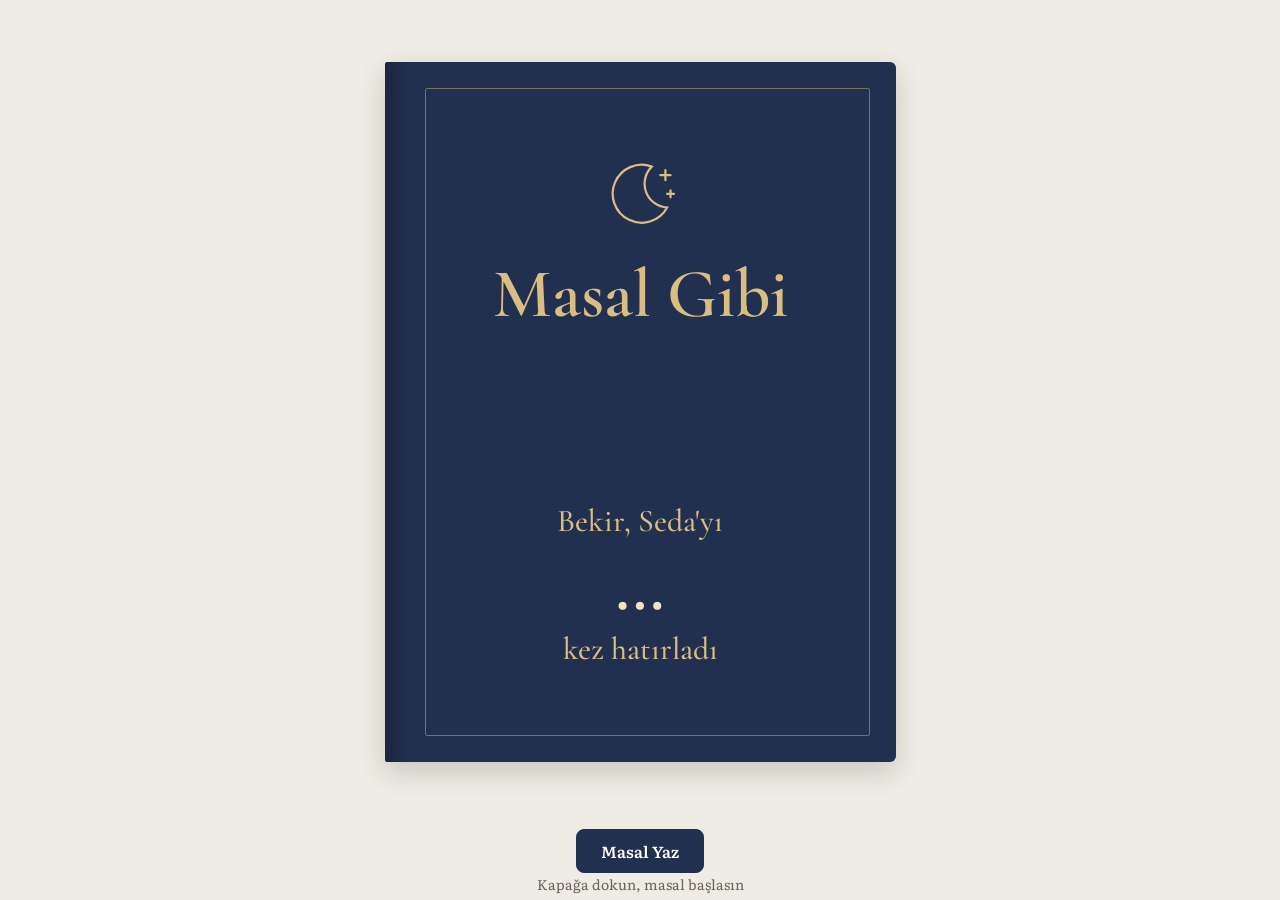
==== commit dddee201: "Masal Gibi ana sayfası Co-Authored-By: Claude Opus 5.5 <noreply@anthropic.com>" ====
--- a/index.html
+++ b/index.html
@@ -1,2 +1,97 @@
-<!DOCTYPE html><!--OK_B2LO_5Wb7xL4AXkm0S--><html lang="tr" class="__variable_8e8611 __variable_a3c0d3 intro-loading"><head><meta charSet="utf-8"/><meta name="viewport" content="width=device-width, initial-scale=1"/><link rel="preload" as="image" href="/images/portrait.jpg"/><link rel="stylesheet" href="/_next/static/css/ef37f31895b278bf.css" data-precedence="next"/><link rel="preload" as="script" fetchPriority="low" href="/_next/static/chunks/webpack-757cd0f22387bfa3.js"/><script src="/_next/static/chunks/4bd1b696-c023c6e3521b1417.js" async=""></script><script src="/_next/static/chunks/255-2b334ff5c2ee7a81.js" async=""></script><script src="/_next/static/chunks/main-app-b077ecd1a33bf0c1.js" async=""></script><script src="/_next/static/chunks/c15bf2b0-52e8419f34af26ab.js" async=""></script><script src="/_next/static/chunks/748-124e5287cb9645c8.js" async=""></script><script src="/_next/static/chunks/app/layout-976ecb8deed2d4fa.js" async=""></script><script src="/_next/static/chunks/239-492339b72c4e778e.js" async=""></script><script src="/_next/static/chunks/app/page-3b8d144d0425b6a1.js" async=""></script><meta name="theme-color" content="#0e0e0e"/><title>Masal Gibi | Gayrimenkul Danışmanlığı</title><meta name="description" content="Şeffaflık, yüksek estetik ve veriye dayalı gayrimenkul danışmanlığı ile değer katan her adımda sizinleyiz."/><meta name="robots" content="index, follow"/><meta property="og:title" content="Masal Gibi | Gayrimenkul Danışmanlığı"/><meta property="og:description" content="Şeffaflık, yüksek estetik ve veriye dayalı gayrimenkul danışmanlığı ile değer katan her adımda sizinleyiz."/><meta property="og:locale" content="tr_TR"/><meta property="og:type" content="website"/><meta name="twitter:card" content="summary"/><meta name="twitter:title" content="Masal Gibi | Gayrimenkul Danışmanlığı"/><meta name="twitter:description" content="Şeffaflık, yüksek estetik ve veriye dayalı gayrimenkul danışmanlığı ile değer katan her adımda sizinleyiz."/><noscript><style>html.intro-loading, html.intro-loading body { overflow: auto !important; }
-                   [data-loader] { display: none !important; }</style></noscript><script src="/_next/static/chunks/polyfills-42372ed130431b0a.js" noModule=""></script></head><body><div hidden=""><!--$--><!--/$--></div><div class="cursor-dot" aria-hidden="true"></div><div data-loader="true" class="fixed inset-0 z-[3000] flex items-end bg-black text-white" style="clip-path:inset(0% 0% 0% 0%)" aria-hidden="true"><div data-loader-inner="true" class="container-page flex w-full flex-col items-start gap-1 pb-[var(--gutter)]"><span class="t-logo text-[clamp(1.5rem,2.6vw,2.5rem)] leading-none">Masal gibi bir hikaye yükleniyor…</span><span class="t-logo tabular-nums leading-none">0<!-- -->%</span></div></div><header class="fixed inset-x-0 top-0 z-10 h-[var(--header-h)]"><div class="container-page flex h-full items-center justify-between"><a href="#top" class="block overflow-clip leading-none" aria-label="Masal Gibi — back to top"><span data-intro="brand" class="block"><span class="t-logo">Masal</span><span class="t-logo ml-[36px]">Gibi</span></span></a><nav class="hidden items-center gap-4 min-[992px]:flex"><span class="inline-block overflow-clip"><a data-intro="nav-item" href="#about" class="link-sweep t-nav inline-block"><span class="mr-4 hidden text-[14px]">01</span>Hakkımda</a></span><span class="inline-block overflow-clip"><a data-intro="nav-item" href="#whyme" class="link-sweep t-nav inline-block"><span class="mr-4 hidden text-[14px]">02</span>Neden Biz</a></span><span class="inline-block overflow-clip"><a data-intro="nav-item" href="#journal" class="link-sweep t-nav inline-block"><span class="mr-4 hidden text-[14px]">03</span>Günlükler</a></span><span class="inline-block overflow-clip"><a data-intro="nav-item" href="#testimonials" class="link-sweep t-nav inline-block"><span class="mr-4 hidden text-[14px]">04</span>Referanslar</a></span><span class="inline-block overflow-clip"><a data-intro="nav-item" href="#contact" class="link-sweep t-nav inline-block"><span class="mr-4 hidden text-[14px]">05</span>İletişim</a></span></nav><button type="button" aria-expanded="false" aria-controls="mobile-nav" class="t-label min-[992px]:hidden">menü</button></div><div id="mobile-nav" hidden="" class="fixed inset-0 top-[var(--header-h)] bg-[var(--color-bg)] min-[992px]:hidden"><nav class="container-page flex flex-col gap-6 pt-12"><a href="#about" class="t-section leading-none"><span class="t-label mr-3 align-super text-[10px] opacity-50">01</span>Hakkımda</a><a href="#whyme" class="t-section leading-none"><span class="t-label mr-3 align-super text-[10px] opacity-50">02</span>Neden Biz</a><a href="#journal" class="t-section leading-none"><span class="t-label mr-3 align-super text-[10px] opacity-50">03</span>Günlükler</a><a href="#testimonials" class="t-section leading-none"><span class="t-label mr-3 align-super text-[10px] opacity-50">04</span>Referanslar</a><a href="#contact" class="t-section leading-none"><span class="t-label mr-3 align-super text-[10px] opacity-50">05</span>İletişim</a></nav></div></header><main><section class="relative flex min-h-[100svh] flex-col justify-center overflow-clip pt-[var(--header-h)]"><h1 class="sr-text">Masal<!-- --> <!-- -->Gibi<!-- --> — <!-- -->Gayrimenkul Danışmanı, Şeffaf &amp; Veri Odaklı, Masal Gibi</h1><div class="relative md:-mt-8"><div data-intro="marquee-line" aria-hidden="true" class="marquee-row relative overflow-hidden "><span aria-hidden="true" class="t-marquee pr-[0.18em] pointer-events-none invisible absolute left-0 top-0">Gayrimenkul Danışmanı</span><div class="flex w-max will-change-transform"><div class="flex shrink-0"><span class="t-marquee pr-[0.18em]">Gayrimenkul Danışmanı</span><span class="t-marquee pr-[0.18em]">Gayrimenkul Danışmanı</span><span class="t-marquee pr-[0.18em]">Gayrimenkul Danışmanı</span><span class="t-marquee pr-[0.18em]">Gayrimenkul Danışmanı</span></div><div class="flex shrink-0"><span class="t-marquee pr-[0.18em]">Gayrimenkul Danışmanı</span><span class="t-marquee pr-[0.18em]">Gayrimenkul Danışmanı</span><span class="t-marquee pr-[0.18em]">Gayrimenkul Danışmanı</span><span class="t-marquee pr-[0.18em]">Gayrimenkul Danışmanı</span></div></div></div><div data-intro="marquee-line" aria-hidden="true" class="marquee-row relative overflow-hidden "><span aria-hidden="true" class="t-marquee pr-[0.18em] pointer-events-none invisible absolute left-0 top-0">Şeffaf &amp; Veri Odaklı</span><div class="flex w-max will-change-transform"><div class="flex shrink-0"><span class="t-marquee pr-[0.18em]">Şeffaf &amp; Veri Odaklı</span><span class="t-marquee pr-[0.18em]">Şeffaf &amp; Veri Odaklı</span><span class="t-marquee pr-[0.18em]">Şeffaf &amp; Veri Odaklı</span><span class="t-marquee pr-[0.18em]">Şeffaf &amp; Veri Odaklı</span></div><div class="flex shrink-0"><span class="t-marquee pr-[0.18em]">Şeffaf &amp; Veri Odaklı</span><span class="t-marquee pr-[0.18em]">Şeffaf &amp; Veri Odaklı</span><span class="t-marquee pr-[0.18em]">Şeffaf &amp; Veri Odaklı</span><span class="t-marquee pr-[0.18em]">Şeffaf &amp; Veri Odaklı</span></div></div></div><div data-intro="marquee-line" aria-hidden="true" class="marquee-row relative overflow-hidden marquee-row--overlay"><span aria-hidden="true" class="t-marquee pr-[0.18em] pointer-events-none invisible absolute left-0 top-0">Masal Gibi</span><div class="flex w-max will-change-transform"><div class="flex shrink-0"><span class="t-marquee pr-[0.18em]">Masal Gibi</span><span class="t-marquee pr-[0.18em]">Masal Gibi</span><span class="t-marquee pr-[0.18em]">Masal Gibi</span><span class="t-marquee pr-[0.18em]">Masal Gibi</span></div><div class="flex shrink-0"><span class="t-marquee pr-[0.18em]">Masal Gibi</span><span class="t-marquee pr-[0.18em]">Masal Gibi</span><span class="t-marquee pr-[0.18em]">Masal Gibi</span><span class="t-marquee pr-[0.18em]">Masal Gibi</span></div></div></div></div><div class="pointer-events-none absolute inset-0 flex items-center justify-center"><div data-intro="portrait" class="relative aspect-[2/3] w-[var(--portrait-w)] overflow-hidden bg-[#d4d4d4] isolate"><div class="absolute inset-0 mix-blend-multiply"><img alt="Portre" decoding="async" data-nimg="fill" class="object-cover grayscale opacity-90" style="position:absolute;height:100%;width:100%;left:0;top:0;right:0;bottom:0;color:transparent" src="/images/portrait.jpg"/></div></div></div><div class="container-page absolute inset-x-0 bottom-[var(--gutter)] z-[2]"><div class="flex flex-row items-center justify-between gap-4"><div data-intro="meta-item" class="flex min-w-0 items-center gap-2 whitespace-nowrap"><span class="t-label truncate">İstanbul merkezli</span><span class="t-label shrink-0 tabular-nums">--:--:--</span></div><div data-intro="meta-item" class="flex shrink-0 items-center gap-2 whitespace-nowrap"><span class="status-dot" aria-hidden="true"></span><span class="t-label">Görüşmeye Açık</span></div></div></div></section><section id="about" class="py-[clamp(6rem,18vh,14rem)]"><div class="container-page"><p data-about-index="true" class="t-label">(01)</p></div><div class="container-page mt-[clamp(2rem,6vh,5rem)]"><h2 class="t-section overflow-clip"><span data-about-heading="true" class="block">Hakkımda</span></h2></div><div class="container-page mt-[clamp(3rem,10vh,8rem)] flex flex-col gap-[1.4em] md:ml-auto md:max-w-[62ch] md:self-end"><p class="text-[clamp(1.25rem,1.9vw,1.75rem)] font-medium leading-[1.4] text-[#1A202C]">[PLACEHOLDER] Kim olduğunu ve neden bu işte olduğunu anlatan, tek nefeste okunan güçlü bir açılış cümlesi buraya gelecek.</p><p class="text-[clamp(1rem,1.35vw,1.15rem)] leading-[1.6] text-[#5A6473]">[PLACEHOLDER] Kaç yıldır bu işte olduğun, hangi bölgede/uzmanlıkta çalıştığın ve çalışma felsefeni özetleyen 2-3 cümlelik bir paragraf buraya gelecek.</p></div></section><section class="py-[clamp(6rem,20vh,16rem)]"><div class="container-page"><p class="t-manifesto mx-auto max-w-[24ch] md:max-w-[30ch]"><span data-word="true" style="opacity:0.1">“[PLACEHOLDER]<!-- --> </span><span data-word="true" style="opacity:0.1">Gayrimenkul<!-- --> </span><span data-word="true" style="opacity:0.1">çoğu<!-- --> </span><span data-word="true" style="opacity:0.1">zaman<!-- --> </span><span data-word="true" style="opacity:0.1">şeffaf<!-- --> </span><span data-word="true" style="opacity:0.1">olmayan,<!-- --> </span><span data-word="true" style="opacity:0.1">güven<!-- --> </span><span data-word="true" style="opacity:0.1">vermeyen<!-- --> </span><span data-word="true" style="opacity:0.1">bir<!-- --> </span><span data-word="true" style="opacity:0.1">süreç<!-- --> </span><span data-word="true" style="opacity:0.1">olarak<!-- --> </span><span data-word="true" style="opacity:0.1">yaşanıyor.<!-- --> </span><span data-word="true" style="opacity:0.1">Ben<!-- --> </span><span data-word="true" style="opacity:0.1">bu<!-- --> </span><span data-word="true" style="opacity:0.1">süreci<!-- --> </span><span data-word="true" style="opacity:0.1">veriyle,<!-- --> </span><span data-word="true" style="opacity:0.1">dürüstlükle<!-- --> </span><span data-word="true" style="opacity:0.1">ve<!-- --> </span><span data-word="true" style="opacity:0.1">müşterinin<!-- --> </span><span data-word="true" style="opacity:0.1">tarafında<!-- --> </span><span data-word="true" style="opacity:0.1">durarak<!-- --> </span><span data-word="true" style="opacity:0.1">yeniden<!-- --> </span><span data-word="true" style="opacity:0.1">kuruyorum<!-- --> </span><span data-word="true" style="opacity:0.1">—<!-- --> </span><span data-word="true" style="opacity:0.1">bir<!-- --> </span><span data-word="true" style="opacity:0.1">mülk<!-- --> </span><span data-word="true" style="opacity:0.1">almak<!-- --> </span><span data-word="true" style="opacity:0.1">ya<!-- --> </span><span data-word="true" style="opacity:0.1">da<!-- --> </span><span data-word="true" style="opacity:0.1">satmak,<!-- --> </span><span data-word="true" style="opacity:0.1">masal<!-- --> </span><span data-word="true" style="opacity:0.1">gibi<!-- --> </span><span data-word="true" style="opacity:0.1">de<!-- --> </span><span data-word="true" style="opacity:0.1">olabilir.”<!-- --> </span></p></div></section><section id="whyme" class="py-[clamp(4rem,12vh,10rem)]"><div class="container-page"><p class="t-label opacity-60">(Neden Benimle Çalışmalısınız)</p><div class="mt-[clamp(2rem,6vh,5rem)]"><div class="border-t border-current/15 text-left"><button type="button" aria-expanded="false" aria-controls="_R_6iav5b_" class="group flex w-full flex-col py-[clamp(0.5rem,1.5vh,1.25rem)] items-start"><span class="block overflow-clip"><span data-service-title="true" class="t-service block">Şeffaf Süreç<!-- --> <span class="inline-flex items-center align-middle">(<span class="inline-block overflow-hidden transition-[width] duration-[700ms] ease-[var(--ease-out-expo)]" style="width:0.06em" aria-hidden="true"><span class="relative block aspect-square w-[0.62em]"><img alt="" loading="lazy" decoding="async" data-nimg="fill" class="object-cover" style="position:absolute;height:100%;width:100%;left:0;top:0;right:0;bottom:0;color:transparent" src="/images/service-art-direction.svg"/></span></span>)</span></span></span><span class="t-label mt-2 opacity-45 transition-opacity duration-300 group-hover:opacity-90" aria-hidden="true">← click me</span></button><div id="_R_6iav5b_" class="grid transition-[grid-template-rows,opacity] duration-[700ms] ease-[var(--ease-out-expo)]" style="grid-template-rows:0fr;opacity:0"><div class="overflow-hidden"><p class="t-label pb-[clamp(1rem,3vh,2rem)] opacity-70">[PLACEHOLDER] Her adımın nasıl şeffaf yürütüldüğünü anlatan kısa açıklama · madde · madde</p></div></div></div><div class="border-t border-current/15 text-right"><button type="button" aria-expanded="false" aria-controls="_R_aiav5b_" class="group flex w-full flex-col py-[clamp(0.5rem,1.5vh,1.25rem)] items-end"><span class="block overflow-clip"><span data-service-title="true" class="t-service block">Veri Odaklı Fiyatlama<!-- --> <span class="inline-flex items-center align-middle">(<span class="inline-block overflow-hidden transition-[width] duration-[700ms] ease-[var(--ease-out-expo)]" style="width:0.06em" aria-hidden="true"><span class="relative block aspect-square w-[0.62em]"><img alt="" loading="lazy" decoding="async" data-nimg="fill" class="object-cover" style="position:absolute;height:100%;width:100%;left:0;top:0;right:0;bottom:0;color:transparent" src="/images/service-branding.svg"/></span></span>)</span></span></span><span class="t-label mt-2 opacity-45 transition-opacity duration-300 group-hover:opacity-90" aria-hidden="true">click me →</span></button><div id="_R_aiav5b_" class="grid transition-[grid-template-rows,opacity] duration-[700ms] ease-[var(--ease-out-expo)]" style="grid-template-rows:0fr;opacity:0"><div class="overflow-hidden"><p class="t-label pb-[clamp(1rem,3vh,2rem)] opacity-70">[PLACEHOLDER] Fiyatlamanın tahmine değil veriye dayandığını anlatan kısa açıklama · madde · madde</p></div></div></div><div class="border-t border-current/15 text-left"><button type="button" aria-expanded="false" aria-controls="_R_eiav5b_" class="group flex w-full flex-col py-[clamp(0.5rem,1.5vh,1.25rem)] items-start"><span class="block overflow-clip"><span data-service-title="true" class="t-service block">Profesyonel Sunum<!-- --> <span class="inline-flex items-center align-middle">(<span class="inline-block overflow-hidden transition-[width] duration-[700ms] ease-[var(--ease-out-expo)]" style="width:0.06em" aria-hidden="true"><span class="relative block aspect-square w-[0.62em]"><img alt="" loading="lazy" decoding="async" data-nimg="fill" class="object-cover" style="position:absolute;height:100%;width:100%;left:0;top:0;right:0;bottom:0;color:transparent" src="/images/service-digital-design.svg"/></span></span>)</span></span></span><span class="t-label mt-2 opacity-45 transition-opacity duration-300 group-hover:opacity-90" aria-hidden="true">← click me</span></button><div id="_R_eiav5b_" class="grid transition-[grid-template-rows,opacity] duration-[700ms] ease-[var(--ease-out-expo)]" style="grid-template-rows:0fr;opacity:0"><div class="overflow-hidden"><p class="t-label pb-[clamp(1rem,3vh,2rem)] opacity-70">[PLACEHOLDER] Mülkün nasıl sunulduğunu (fotoğraf, video, metin) anlatan kısa açıklama · madde</p></div></div></div><div class="border-t border-current/15 text-right"><button type="button" aria-expanded="false" aria-controls="_R_iiav5b_" class="group flex w-full flex-col py-[clamp(0.5rem,1.5vh,1.25rem)] items-end"><span class="block overflow-clip"><span data-service-title="true" class="t-service block">Tek Nokta İletişim<!-- --> <span class="inline-flex items-center align-middle">(<span class="inline-block overflow-hidden transition-[width] duration-[700ms] ease-[var(--ease-out-expo)]" style="width:0.06em" aria-hidden="true"><span class="relative block aspect-square w-[0.62em]"><img alt="" loading="lazy" decoding="async" data-nimg="fill" class="object-cover" style="position:absolute;height:100%;width:100%;left:0;top:0;right:0;bottom:0;color:transparent" src="/images/service-development.svg"/></span></span>)</span></span></span><span class="t-label mt-2 opacity-45 transition-opacity duration-300 group-hover:opacity-90" aria-hidden="true">click me →</span></button><div id="_R_iiav5b_" class="grid transition-[grid-template-rows,opacity] duration-[700ms] ease-[var(--ease-out-expo)]" style="grid-template-rows:0fr;opacity:0"><div class="overflow-hidden"><p class="t-label pb-[clamp(1rem,3vh,2rem)] opacity-70">[PLACEHOLDER] Sürecin tamamında tek muhatap olduğunu anlatan kısa açıklama · madde · madde</p></div></div></div></div><div class="mt-[clamp(4rem,12vh,9rem)] md:max-w-[54ch] md:ml-auto"><p class="text-[clamp(1rem,1.45vw,1.35rem)] leading-[1.55]">[PLACEHOLDER] Sistemin genelde nasıl işlediğini ve senin alternatifinin ne olduğunu özetleyen, meslektaşlara değil sürece eleştirel bir kapanış paragrafı buraya gelecek.</p></div></div></section><section id="journal" class="py-[clamp(4rem,12vh,10rem)]"><div class="container-page"><h2 class="t-section overflow-clip"><span data-journal-heading="true" class="block">Emlakçı Günlükleri</span></h2><p data-journal-hint="true" class="t-label mt-4 opacity-60">[Son günlerden]</p><div class="mt-[clamp(3rem,8vh,6rem)]"></div></div></section><section id="testimonials" class="py-[clamp(4rem,12vh,10rem)]"><div class="container-page"><h2 class="t-section overflow-clip"><span data-testimonial-heading="true" class="block">Referanslar</span></h2><p class="t-label mt-4 opacity-60">[Müşteri deneyimleri]</p><div class="mt-[clamp(3rem,8vh,6rem)] grid gap-[clamp(2rem,4vw,3rem)] md:grid-cols-3"><div data-testimonial-card="true" class="flex flex-col justify-between gap-8 border-t border-current/15 pt-6"><p class="text-[clamp(1rem,1.3vw,1.2rem)] leading-[1.6]">“<!-- -->[PLACEHOLDER] Müşteri yorumu buraya gelecek — süreç boyunca yaşanan somut bir fark anlatılmalı.<!-- -->”</p><div><p class="t-label">[İSİM SOYİSİM]</p><p class="t-label mt-1 opacity-50">[Mülk Sahibi]</p></div></div><div data-testimonial-card="true" class="flex flex-col justify-between gap-8 border-t border-current/15 pt-6"><p class="text-[clamp(1rem,1.3vw,1.2rem)] leading-[1.6]">“<!-- -->[PLACEHOLDER] Müşteri yorumu buraya gelecek — süreç boyunca yaşanan somut bir fark anlatılmalı.<!-- -->”</p><div><p class="t-label">[İSİM SOYİSİM]</p><p class="t-label mt-1 opacity-50">[Alıcı]</p></div></div><div data-testimonial-card="true" class="flex flex-col justify-between gap-8 border-t border-current/15 pt-6"><p class="text-[clamp(1rem,1.3vw,1.2rem)] leading-[1.6]">“<!-- -->[PLACEHOLDER] Müşteri yorumu buraya gelecek — süreç boyunca yaşanan somut bir fark anlatılmalı.<!-- -->”</p><div><p class="t-label">[İSİM SOYİSİM]</p><p class="t-label mt-1 opacity-50">[Kiracı]</p></div></div></div></div></section><section id="tracking" class="py-[clamp(4rem,12vh,10rem)]"><div class="container-page"><h2 class="t-section overflow-clip"><span data-tracking-heading="true" class="block">Portföy Takibi</span></h2><div class="mt-[clamp(1.5rem,4vh,3rem)] max-w-[54ch]"><p class="text-[clamp(1rem,1.3vw,1.2rem)] leading-[1.6] opacity-70">[PLACEHOLDER] Mülk sahibine verilen şeffaflık sözünün somut hali — sürecin hangi aşamada olduğu her zaman görünür.</p></div><div class="mt-[clamp(3rem,8vh,6rem)] grid gap-x-8 gap-y-10 sm:grid-cols-2 lg:grid-cols-5"><div data-tracking-step="true" class="border-t border-current/15 pt-5"><p class="t-label opacity-50">(<!-- -->01<!-- -->)</p><p class="mt-3 text-[clamp(1.1rem,2.2vw,1.6rem)] font-bold uppercase leading-[1.05] tracking-[-0.02em]">İlan Hazırlığı</p><p class="t-label mt-3 opacity-60 normal-case tracking-normal">[PLACEHOLDER] Bu aşamada yapılanların kısa açıklaması.</p></div><div data-tracking-step="true" class="border-t border-current/15 pt-5"><p class="t-label opacity-50">(<!-- -->02<!-- -->)</p><p class="mt-3 text-[clamp(1.1rem,2.2vw,1.6rem)] font-bold uppercase leading-[1.05] tracking-[-0.02em]">Yayında</p><p class="t-label mt-3 opacity-60 normal-case tracking-normal">[PLACEHOLDER] Bu aşamada yapılanların kısa açıklaması.</p></div><div data-tracking-step="true" class="border-t border-current/15 pt-5"><p class="t-label opacity-50">(<!-- -->03<!-- -->)</p><p class="mt-3 text-[clamp(1.1rem,2.2vw,1.6rem)] font-bold uppercase leading-[1.05] tracking-[-0.02em]">Görüşmeler</p><p class="t-label mt-3 opacity-60 normal-case tracking-normal">[PLACEHOLDER] Bu aşamada yapılanların kısa açıklaması.</p></div><div data-tracking-step="true" class="border-t border-current/15 pt-5"><p class="t-label opacity-50">(<!-- -->04<!-- -->)</p><p class="mt-3 text-[clamp(1.1rem,2.2vw,1.6rem)] font-bold uppercase leading-[1.05] tracking-[-0.02em]">Teklif</p><p class="t-label mt-3 opacity-60 normal-case tracking-normal">[PLACEHOLDER] Bu aşamada yapılanların kısa açıklaması.</p></div><div data-tracking-step="true" class="border-t border-current/15 pt-5"><p class="t-label opacity-50">(<!-- -->05<!-- -->)</p><p class="mt-3 text-[clamp(1.1rem,2.2vw,1.6rem)] font-bold uppercase leading-[1.05] tracking-[-0.02em]">Tapu Devri</p><p class="t-label mt-3 opacity-60 normal-case tracking-normal">[PLACEHOLDER] Bu aşamada yapılanların kısa açıklaması.</p></div></div></div></section></main><footer id="contact" class="flex min-h-[100svh] flex-col justify-between bg-black py-[clamp(3rem,8vh,6rem)] text-white"><div class="container-page"><p class="t-label max-w-[46ch] opacity-70">[PLACEHOLDER] Sorularınız, iş birliği talepleriniz veya bir mülk için görüşmek isterseniz çekinmeden ulaşın!</p></div><div class="container-page"><h2 class="t-section overflow-clip"><span data-contact-heading="true" class="block">İletişim</span></h2><div class="mt-[clamp(2rem,6vh,4rem)] flex flex-col gap-2 text-[clamp(1.5rem,3.2vw,2.75rem)] leading-[1.15] tracking-[-0.02em]"><span class="block overflow-clip"><a data-contact-line="true" href="mailto:[PLACEHOLDER]@masalgibi.com" class="link-sweep inline-block break-all">[PLACEHOLDER]@masalgibi.com</a></span><span class="block overflow-clip"><a data-contact-line="true" href="tel:+905000000000" class="link-sweep inline-block">+90 5XX XXX XX XX</a></span></div></div><div class="container-page"><div class="flex flex-col gap-4 border-t border-white/15 pt-6 sm:flex-row sm:flex-wrap sm:items-center sm:justify-between sm:gap-x-8"><p class="t-label opacity-60">©2026 Masal Gibi</p><nav class="flex flex-wrap gap-x-6 gap-y-2"><a href="#" target="_blank" rel="noopener noreferrer" class="link-sweep t-label">Instagram</a><a href="#" target="_blank" rel="noopener noreferrer" class="link-sweep t-label">LinkedIn</a><a href="#" target="_blank" rel="noopener noreferrer" class="link-sweep t-label">WhatsApp</a></nav><p class="t-label opacity-60">[PLACEHOLDER] Gayrimenkul Danışmanlığı</p></div><p class="t-label mt-6 opacity-35">Bu site tasarım aşamasındadır — içerikler yer tutucudur.</p></div></footer><!--$--><!--/$--><script src="/_next/static/chunks/webpack-757cd0f22387bfa3.js" id="_R_" async=""></script><script>(self.__next_f=self.__next_f||[]).push([0])</script><script>self.__next_f.push([1,"1:\"$Sreact.fragment\"\n2:I[8360,[\"592\",\"static/chunks/c15bf2b0-52e8419f34af26ab.js\",\"748\",\"static/chunks/748-124e5287cb9645c8.js\",\"177\",\"static/chunks/app/layout-976ecb8deed2d4fa.js\"],\"default\"]\n3:I[8647,[\"592\",\"static/chunks/c15bf2b0-52e8419f34af26ab.js\",\"748\",\"static/chunks/748-124e5287cb9645c8.js\",\"177\",\"static/chunks/app/layout-976ecb8deed2d4fa.js\"],\"default\"]\n4:I[1700,[\"592\",\"static/chunks/c15bf2b0-52e8419f34af26ab.js\",\"748\",\"static/chunks/748-124e5287cb9645c8.js\",\"177\",\"static/chunks/app/layout-976ecb8deed2d4fa.js\"],\"default\"]\n5:I[9766,[],\"\"]\n6:I[8924,[],\"\"]\n7:I[1398,[\"592\",\"static/chunks/c15bf2b0-52e8419f34af26ab.js\",\"748\",\"static/chunks/748-124e5287cb9645c8.js\",\"239\",\"static/chunks/239-492339b72c4e778e.js\",\"974\",\"static/chunks/app/page-3b8d144d0425b6a1.js\"],\"default\"]\n8:I[7351,[\"592\",\"static/chunks/c15bf2b0-52e8419f34af26ab.js\",\"748\",\"static/chunks/748-124e5287cb9645c8.js\",\"239\",\"static/chunks/239-492339b72c4e778e.js\",\"974\",\"static/chunks/app/page-3b8d144d0425b6a1.js\"],\"default\"]\n9:I[7736,[\"592\",\"static/chunks/c15bf2b0-52e8419f34af26ab.js\",\"748\",\"static/chunks/748-124e5287cb9645c8.js\",\"239\",\"static/chunks/239-492339b72c4e778e.js\",\"974\",\"static/chunks/app/page-3b8d144d0425b6a1.js\"],\"default\"]\na:I[7978,[\"592\",\"static/chunks/c15bf2b0-52e8419f34af26ab.js\",\"748\",\"static/chunks/748-124e5287cb9645c8.js\",\"239\",\"static/chunks/239-492339b72c4e778e.js\",\"974\",\"static/chunks/app/page-3b8d144d0425b6a1.js\"],\"default\"]\nb:I[1369,[\"592\",\"static/chunks/c15bf2b0-52e8419f34af26ab.js\",\"748\",\"static/chunks/748-124e5287cb9645c8.js\",\"239\",\"static/chunks/239-492339b72c4e778e.js\",\"974\",\"static/chunks/app/page-3b8d144d0425b6a1.js\"],\"default\"]\nc:I[5096,[\"592\",\"static/chunks/c15bf2b0-52e8419f34af26ab.js\",\"748\",\"static/chunks/748-124e5287cb9645c8.js\",\"239\",\"static/chunks/239-492339b72c4e778e.js\",\"974\",\"static/chunks/app/page-3b8d144d0425b6a1.js\"],\"default\"]\nd:I[3469,[\"592\",\"static/chunks/c15bf2b0-52e8419f34af26ab.js\",\"748\",\"static/chunks/748-124e5287cb9645c8.js\",\"239\",\"static/chunks/239-492339b72c4e778e.js\",\"974\",\"static/chunks/app/page-"])</script><script>self.__next_f.push([1,"3b8d144d0425b6a1.js\"],\"default\"]\ne:I[2682,[\"592\",\"static/chunks/c15bf2b0-52e8419f34af26ab.js\",\"748\",\"static/chunks/748-124e5287cb9645c8.js\",\"239\",\"static/chunks/239-492339b72c4e778e.js\",\"974\",\"static/chunks/app/page-3b8d144d0425b6a1.js\"],\"default\"]\nf:I[2051,[\"592\",\"static/chunks/c15bf2b0-52e8419f34af26ab.js\",\"748\",\"static/chunks/748-124e5287cb9645c8.js\",\"239\",\"static/chunks/239-492339b72c4e778e.js\",\"974\",\"static/chunks/app/page-3b8d144d0425b6a1.js\"],\"default\"]\n10:I[4431,[],\"OutletBoundary\"]\n12:I[5278,[],\"AsyncMetadataOutlet\"]\n14:I[4431,[],\"ViewportBoundary\"]\n16:I[4431,[],\"MetadataBoundary\"]\n17:\"$Sreact.suspense\"\n19:I[7150,[],\"\"]\n:HL[\"/_next/static/css/ef37f31895b278bf.css\",\"style\"]\n"])</script><script>self.__next_f.push([1,"0:{\"P\":null,\"b\":\"OK-B2LO_5Wb7xL4AXkm0S\",\"p\":\"\",\"c\":[\"\",\"\"],\"i\":false,\"f\":[[[\"\",{\"children\":[\"__PAGE__\",{}]},\"$undefined\",\"$undefined\",true],[\"\",[\"$\",\"$1\",\"c\",{\"children\":[[[\"$\",\"link\",\"0\",{\"rel\":\"stylesheet\",\"href\":\"/_next/static/css/ef37f31895b278bf.css\",\"precedence\":\"next\",\"crossOrigin\":\"$undefined\",\"nonce\":\"$undefined\"}]],[\"$\",\"html\",null,{\"lang\":\"tr\",\"className\":\"__variable_8e8611 __variable_a3c0d3 intro-loading\",\"children\":[[\"$\",\"head\",null,{\"children\":[\"$\",\"noscript\",null,{\"children\":[\"$\",\"style\",null,{\"children\":\"html.intro-loading, html.intro-loading body { overflow: auto !important; }\\n                   [data-loader] { display: none !important; }\"}]}]}],[\"$\",\"body\",null,{\"children\":[[\"$\",\"$L2\",null,{}],[\"$\",\"$L3\",null,{}],[\"$\",\"$L4\",null,{}],[\"$\",\"$L5\",null,{\"parallelRouterKey\":\"children\",\"error\":\"$undefined\",\"errorStyles\":\"$undefined\",\"errorScripts\":\"$undefined\",\"template\":[\"$\",\"$L6\",null,{}],\"templateStyles\":\"$undefined\",\"templateScripts\":\"$undefined\",\"notFound\":[[[\"$\",\"title\",null,{\"children\":\"404: This page could not be found.\"}],[\"$\",\"div\",null,{\"style\":{\"fontFamily\":\"system-ui,\\\"Segoe UI\\\",Roboto,Helvetica,Arial,sans-serif,\\\"Apple Color Emoji\\\",\\\"Segoe UI Emoji\\\"\",\"height\":\"100vh\",\"textAlign\":\"center\",\"display\":\"flex\",\"flexDirection\":\"column\",\"alignItems\":\"center\",\"justifyContent\":\"center\"},\"children\":[\"$\",\"div\",null,{\"children\":[[\"$\",\"style\",null,{\"dangerouslySetInnerHTML\":{\"__html\":\"body{color:#000;background:#fff;margin:0}.next-error-h1{border-right:1px solid rgba(0,0,0,.3)}@media (prefers-color-scheme:dark){body{color:#fff;background:#000}.next-error-h1{border-right:1px solid rgba(255,255,255,.3)}}\"}}],[\"$\",\"h1\",null,{\"className\":\"next-error-h1\",\"style\":{\"display\":\"inline-block\",\"margin\":\"0 20px 0 0\",\"padding\":\"0 23px 0 0\",\"fontSize\":24,\"fontWeight\":500,\"verticalAlign\":\"top\",\"lineHeight\":\"49px\"},\"children\":404}],[\"$\",\"div\",null,{\"style\":{\"display\":\"inline-block\"},\"children\":[\"$\",\"h2\",null,{\"style\":{\"fontSize\":14,\"fontWeight\":400,\"lineHeight\":\"49px\",\"margin\":0},\"children\":\"This page could not be found.\"}]}]]}]}]],[]],\"forbidden\":\"$undefined\",\"unauthorized\":\"$undefined\"}]]}]]}]]}],{\"children\":[\"__PAGE__\",[\"$\",\"$1\",\"c\",{\"children\":[[[\"$\",\"$L7\",null,{}],[\"$\",\"main\",null,{\"children\":[[\"$\",\"$L8\",null,{}],[\"$\",\"$L9\",null,{}],[\"$\",\"$La\",null,{}],[\"$\",\"$Lb\",null,{}],[\"$\",\"$Lc\",null,{}],[\"$\",\"$Ld\",null,{}],[\"$\",\"$Le\",null,{}]]}],[\"$\",\"$Lf\",null,{}]],null,[\"$\",\"$L10\",null,{\"children\":[\"$L11\",[\"$\",\"$L12\",null,{\"promise\":\"$@13\"}]]}]]}],{},null,false]},null,false],[\"$\",\"$1\",\"h\",{\"children\":[null,[[\"$\",\"$L14\",null,{\"children\":\"$L15\"}],null],[\"$\",\"$L16\",null,{\"children\":[\"$\",\"div\",null,{\"hidden\":true,\"children\":[\"$\",\"$17\",null,{\"fallback\":null,\"children\":\"$L18\"}]}]}]]}],false]],\"m\":\"$undefined\",\"G\":[\"$19\",[]],\"s\":false,\"S\":true}\n"])</script><script>self.__next_f.push([1,"15:[[\"$\",\"meta\",\"0\",{\"charSet\":\"utf-8\"}],[\"$\",\"meta\",\"1\",{\"name\":\"viewport\",\"content\":\"width=device-width, initial-scale=1\"}],[\"$\",\"meta\",\"2\",{\"name\":\"theme-color\",\"content\":\"#0e0e0e\"}]]\n11:null\n"])</script><script>self.__next_f.push([1,"13:{\"metadata\":[[\"$\",\"title\",\"0\",{\"children\":\"Masal Gibi | Gayrimenkul Danışmanlığı\"}],[\"$\",\"meta\",\"1\",{\"name\":\"description\",\"content\":\"Şeffaflık, yüksek estetik ve veriye dayalı gayrimenkul danışmanlığı ile değer katan her adımda sizinleyiz.\"}],[\"$\",\"meta\",\"2\",{\"name\":\"robots\",\"content\":\"index, follow\"}],[\"$\",\"meta\",\"3\",{\"property\":\"og:title\",\"content\":\"Masal Gibi | Gayrimenkul Danışmanlığı\"}],[\"$\",\"meta\",\"4\",{\"property\":\"og:description\",\"content\":\"Şeffaflık, yüksek estetik ve veriye dayalı gayrimenkul danışmanlığı ile değer katan her adımda sizinleyiz.\"}],[\"$\",\"meta\",\"5\",{\"property\":\"og:locale\",\"content\":\"tr_TR\"}],[\"$\",\"meta\",\"6\",{\"property\":\"og:type\",\"content\":\"website\"}],[\"$\",\"meta\",\"7\",{\"name\":\"twitter:card\",\"content\":\"summary\"}],[\"$\",\"meta\",\"8\",{\"name\":\"twitter:title\",\"content\":\"Masal Gibi | Gayrimenkul Danışmanlığı\"}],[\"$\",\"meta\",\"9\",{\"name\":\"twitter:description\",\"content\":\"Şeffaflık, yüksek estetik ve veriye dayalı gayrimenkul danışmanlığı ile değer katan her adımda sizinleyiz.\"}]],\"error\":null,\"digest\":\"$undefined\"}\n"])</script><script>self.__next_f.push([1,"18:\"$13:metadata\"\n"])</script></body></html>+<!doctype html>
+<html lang="tr">
+<head>
+<meta charset="utf-8">
+<meta name="viewport" content="width=device-width, initial-scale=1, viewport-fit=cover">
+<meta name="robots" content="noindex, nofollow, noarchive">
+<meta name="referrer" content="no-referrer">
+<meta name="theme-color" content="#efece5">
+<meta http-equiv="Content-Security-Policy" content="default-src 'self'; img-src 'self' blob: data:; style-src 'self' 'unsafe-inline'; font-src 'self'; connect-src 'self' https://masal.masal-sunucu.workers.dev; base-uri 'none'; form-action 'none'">
+<title>Masal Gibi</title>
+<link rel="icon" href="data:image/svg+xml,%3Csvg xmlns='http://www.w3.org/2000/svg' viewBox='0 0 32 32'%3E%3Crect width='32' height='32' rx='6' fill='%231b2644'/%3E%3Cpath d='M20 6a10 10 0 1 0 6 14A8 8 0 0 1 20 6z' fill='%23e3c27a'/%3E%3C/svg%3E">
+<link rel="manifest" href="manifest.webmanifest">
+<link rel="apple-touch-icon" href="simge-180.png">
+<meta name="apple-mobile-web-app-title" content="Masal Gibi">
+<link rel="stylesheet" href="stil.css?v=12">
+</head>
+<body>
+<main id="kitap" class="ekran">
+  <div class="masa">
+    <button id="on-kapak" class="on-kapak" type="button" aria-label="Kitabı aç ve masala başla">
+      <span class="kapak-ic"><span class="kapak-ust"><svg class="ay" viewBox="0 0 48 48" aria-hidden="true"><path d="M31 8a17 17 0 1 0 9 24A14 14 0 0 1 31 8z"/><path d="M39 10v6M36 13h6M42 22v4M40 24h4"/></svg><span class="ad">Masal Gibi</span></span><span class="sayac"><span>Bekir, Seda'yı</span><strong class="sayi">…</strong><span>kez hatırladı</span></span></span>
+      <span id="serit" class="serit" hidden></span>
+    </button>
+    <div id="kayan" class="kayan" hidden></div>
+  </div>
+  <div class="alt">
+    <div id="kapak-alt" class="kapak-alt"><button id="masal-yaz" class="dugme dolu" type="button">Masal Yaz</button><span id="ipucu" class="ipucu" role="status"></span></div>
+    <nav id="cubuk" class="cubuk" aria-label="Kitap" hidden>
+      <span class="ilerle" aria-hidden="true"><b id="ilerle"></b></span>
+      <button id="icindekiler-ac" class="yalin" type="button">İçindekiler</button>
+      <span class="oklar"><button id="geri" class="ok" type="button" aria-label="Önceki sayfa">‹</button><span id="sayfa-no"></span><button id="ileri" class="ok" type="button" aria-label="Sonraki sayfa">›</button></span>
+      <button class="yalin" data-git="mektuplar" type="button">Mektuplar</button>
+    </nav>
+  </div>
+</main>
+<div id="olcum" aria-hidden="true"></div>
+
+<main id="mektuplar" class="ekran dar" hidden>
+  <header class="ust"><button class="yalin" data-git="" type="button">Kapak</button><button class="yalin" data-git="kitap" type="button">Kitapta oku</button><button id="cikis" class="yalin" type="button">Çıkış</button></header>
+  <h1>Mektuplar</h1>
+  <div class="suz" role="group" aria-label="Süz">
+    <button type="button" data-suz="" aria-pressed="true">Hepsi</button><button type="button" data-suz="bekir" aria-pressed="false">Bekir</button><button type="button" data-suz="seda" aria-pressed="false">Seda</button>
+    <button type="button" id="sira" class="sira">En yeni önce</button>
+  </div>
+  <div id="liste" class="liste"></div>
+  <div class="alt-yaz"><button id="yaz" class="dugme dolu" type="button">Mektup yaz</button></div>
+</main>
+
+<dialog id="icindekiler" class="pencere icin" aria-labelledby="icin-b">
+  <button class="kapat" type="button" data-kapat aria-label="Kapat">×</button>
+  <h2 id="icin-b">İçindekiler</h2>
+  <div class="boy" role="group" aria-label="Yazı boyutu"><button id="yazi-az" type="button" aria-label="Yazıyı küçült">A−</button><span class="ornek">Bir varmış, bir yokmuş</span><button id="yazi-cok" type="button" aria-label="Yazıyı büyüt">A+</button></div>
+  <div id="icindekiler-liste"></div>
+</dialog>
+
+<dialog id="giris" class="pencere" aria-labelledby="giris-b">
+  <form method="dialog" novalidate>
+    <button class="kapat" type="button" data-kapat aria-label="Kapat">×</button>
+    <h2 id="giris-b">Kim geldi?</h2>
+    <div class="kimler"><label><input type="radio" name="ad" value="bekir" required>Bekir</label><label><input type="radio" name="ad" value="seda">Seda</label></div>
+    <label class="alan davet" hidden>Davet kodu<input name="davet" autocomplete="off" autocapitalize="characters" maxlength="20"></label>
+    <label class="alan"><span id="parola-ad">Parola</span><input name="parola" type="password" autocomplete="current-password" maxlength="200"></label>
+    <label class="alan davet" hidden>Parola tekrar<input name="parola2" type="password" autocomplete="new-password" maxlength="200"></label>
+    <p class="hata" role="alert"></p>
+    <button class="dugme dolu genis" type="submit">Kitabı aç</button>
+    <button class="yalin genis" type="button" id="kur-ac">İlk kez geliyorum, davet kodum var</button>
+  </form>
+</dialog>
+
+<dialog id="yazma" class="pencere tam" aria-labelledby="yazma-b">
+  <form method="dialog" novalidate>
+    <header class="ust"><button class="yalin" type="button" data-kapat>Vazgeç</button><h2 id="yazma-b">Yeni mektup</h2><button class="dugme dolu" type="submit">Kitaba ekle</button></header>
+    <div class="kagit">
+      <input name="baslik" class="k-baslik" maxlength="120" placeholder="Başlık, istersen" aria-label="Başlık" autocomplete="off" enterkeyhint="next">
+      <textarea name="metin" class="k-metin" maxlength="20000" placeholder="Bir varmış..." aria-label="Mektubun" autofocus></textarea>
+      <div id="secilen" class="secilen"></div>
+      <p class="hata" role="alert"></p><p id="muhur-not" class="not"></p><p id="taslak" class="not" role="status"></p>
+    </div>
+    <button id="fikir" class="fikir" type="button" hidden></button>
+    <div class="arac">
+      <label class="cip">Fotoğraf<input id="foto" type="file" accept="image/*" multiple class="ort"></label>
+      <label class="cip"><span id="tarih-ad">Bugün</span><input name="tarih" type="date" class="ort" aria-label="Tarih" required></label>
+      <label class="cip" id="muhur-cip"><span id="muhur-ad">Mühürle</span><input name="muhur" type="date" class="ort" aria-label="Mühür tarihi"></label>
+      <button id="fikir-ver" class="cip" type="button">Fikir ver</button>
+    </div>
+  </form>
+</dialog>
+
+<dialog id="buyut" class="buyut"><button class="kapat" type="button" data-kapat aria-label="Kapat">×</button><img alt=""></dialog>
+<div id="baski" aria-hidden="true"></div>
+<div id="bildirim" class="bildirim" role="status" hidden></div>
+
+<script src="page-flip.js?v=12"></script>
+<script src="ayar.js?v=12"></script>
+<script type="module" src="uygulama.js?v=12"></script>
+</body>
+</html>
--- a/stil.css
+++ b/stil.css
@@ -0,0 +1,230 @@
+@font-face { font-family: 'Cormorant Garamond'; font-weight: 500 700; font-display: swap; src: url(yazi/cormorant-latin.woff2) format('woff2'); unicode-range: U+0000-00FF, U+0131, U+0152-0153, U+02BB-02BC, U+02C6, U+02DA, U+02DC, U+2000-206F, U+20AC, U+2122, U+2212; }
+@font-face { font-family: 'Cormorant Garamond'; font-weight: 500 700; font-display: swap; src: url(yazi/cormorant-latin-ext.woff2) format('woff2'); unicode-range: U+0100-0130, U+0132-0151, U+0154-02BA, U+1E00-1E9F, U+20AD-20C0; }
+@font-face { font-family: Literata; font-weight: 400 700; font-display: swap; src: url(yazi/literata-latin.woff2) format('woff2'); unicode-range: U+0000-00FF, U+0131, U+0152-0153, U+02BB-02BC, U+02C6, U+02DA, U+02DC, U+2000-206F, U+20AC, U+2122, U+2212; }
+@font-face { font-family: Literata; font-weight: 400 700; font-display: swap; src: url(yazi/literata-latin-ext.woff2) format('woff2'); unicode-range: U+0100-0130, U+0132-0151, U+0154-02BA, U+1E00-1E9F, U+20AD-20C0; }
+:root {
+  color-scheme: only light;
+  --zemin: #efece5; --kagit: #fdfbf6; --yazi: #2c2a27; --soluk: #6a645b; --cizgi: #d8d2c6;
+  --lacivert: #22304f; --altin: #d9bd83; --bekir: #2b4a80; --seda: #8a2f48;
+  --susl: 'Cormorant Garamond', Georgia, 'Times New Roman', serif;
+  --govde: Literata, Georgia, 'Times New Roman', serif;
+  --w: 340px; --h: 500px; --kw: 340px; --yb: 1;
+}
+* { box-sizing: border-box; }
+html { -webkit-text-size-adjust: 100%; }
+body { margin: 0; background: var(--zemin); color: var(--yazi); font: 400 17px/1.55 var(--govde); font-variant-numeric: lining-nums; }
+[hidden] { display: none !important; }
+button, input, textarea { font: inherit; color: inherit; }
+button { cursor: pointer; touch-action: manipulation; }
+:focus-visible { outline: 2px solid var(--lacivert); outline-offset: 3px; }
+h1, h2, p { margin: 0; }
+h1, h2 { font-family: var(--susl); font-weight: 600; line-height: 1.2; }
+
+.dugme { min-height: 46px; padding: 8px clamp(14px, 5vw, 24px); white-space: nowrap; border: 1px solid var(--lacivert); border-radius: 8px; background: transparent; color: var(--lacivert); font-weight: 600; font-size: 16px; line-height: 1.2; display: inline-flex; align-items: center; justify-content: center; }
+.dugme.dolu { background: var(--lacivert); color: #fff; }
+.dugme:disabled { opacity: .5; cursor: default; }
+.yalin { background: none; border: 0; padding: 10px 6px; min-height: 44px; color: var(--soluk); font-size: 16px; }
+.yalin:hover { color: var(--yazi); text-decoration: underline; text-underline-offset: 4px; }
+.genis { width: 100%; }
+
+/* Kitap */
+#kitap { height: 100dvh; display: grid; grid-template-columns: minmax(0, 1fr); grid-template-rows: minmax(0, 1fr) 76px; overflow: hidden; }
+.masa { display: grid; place-items: center; min-height: 0; min-width: 0; }
+.alt { position: relative; display: grid; place-items: center; padding: 0 12px env(safe-area-inset-bottom); }
+.on-kapak { position: relative; width: var(--w); height: var(--h); padding: 0; border: 0; background: none; display: block; }
+.on-kapak.aciliyor .kapak-ic { animation: nefes 1.2s ease-in-out infinite alternate; }
+@keyframes nefes { to { opacity: .75; } }
+.kapak-ic { position: relative; width: 100%; height: 100%; border-radius: 2px 6px 6px 2px; background: linear-gradient(90deg, #0003, transparent 5%), var(--lacivert); color: var(--altin); font-family: var(--susl); font-weight: 500; display: flex; flex-direction: column; align-items: center; justify-content: space-between; padding: calc(var(--h) * .13) 8% calc(var(--h) * .13); text-align: center; box-shadow: 0 10px 28px #2c2a2730; }
+.kapak-ic::after { content: ''; position: absolute; inset: calc(var(--w) * .05) calc(var(--w) * .05) calc(var(--w) * .05) calc(var(--w) * .08); border: 1px solid #d9bd8377; border-radius: 2px; pointer-events: none; }
+.s .kapak-ic { box-shadow: none; }
+.kapak-ust { display: flex; flex-direction: column; align-items: center; gap: calc(var(--w) * .05); }
+.ay { width: calc(var(--w) * .16); height: calc(var(--w) * .16); fill: none; stroke: currentColor; stroke-width: 1.3; stroke-linecap: round; }
+.ad { font-size: calc(var(--w) * .135); font-weight: 600; line-height: 1; }
+.sayac { display: flex; flex-direction: column; align-items: center; font-size: calc(var(--w) * .062); line-height: 1.35; }
+.sayi { font-size: calc(var(--w) * .145); line-height: 1.15; font-weight: 600; font-variant-numeric: lining-nums tabular-nums; color: #f3e3bd; }
+.sayi i { font-style: normal; display: inline-block; }
+.sayi i.don { animation: don .5s ease-out; }
+@keyframes don { from { transform: translateY(30%); opacity: 0; } }
+.serit { position: absolute; right: 9%; top: -4px; width: 30px; height: 68px; padding-top: 20px; background: #9c3350; clip-path: polygon(0 0, 100% 0, 100% 100%, 50% 82%, 0 100%); color: #fff; font: 600 16px/1 var(--govde); text-align: center; }
+.kapak-alt { display: grid; justify-items: center; gap: 2px; }
+.kapak-alt .dugme { min-height: 44px; }
+.ipucu { font-size: 14px; line-height: 1.4; min-height: 1.4em; color: var(--soluk); text-align: center; }
+
+.kayan { transition: transform .65s ease-in-out; filter: drop-shadow(0 8px 16px #2c2a2726); }
+.kayan.kapali { transform: translateX(calc(var(--w) / -2)); }
+.stf__parent { position: relative; display: block; touch-action: pan-y; }
+.stf__wrapper { position: relative; width: 100%; }
+.stf__block { position: absolute; inset: 0; perspective: 2000px; }
+.stf__item { display: none; position: absolute; transform-style: preserve-3d; }
+.stf__outerShadow, .stf__innerShadow, .stf__hardShadow, .stf__hardInnerShadow { position: absolute; left: 0; top: 0; }
+
+.s { width: var(--w); height: var(--h); background: var(--kagit); overflow: hidden; position: relative; }
+.s.sol { background: linear-gradient(270deg, #2c2a2714, transparent 7%), var(--kagit); }
+.s.sag { background: linear-gradient(90deg, #2c2a2714, transparent 7%), var(--kagit); }
+.s.kapakS { background: var(--lacivert); }
+#olcum { position: fixed; left: -9999px; top: 0; visibility: hidden; }
+.s .ic { position: absolute; inset: calc(var(--h) * .055) calc(var(--w) * .085) calc(var(--h) * .085); overflow: hidden; }
+.s .metin { font-size: calc(clamp(15.5px, var(--w) * .0455, 19px) * var(--yb)); line-height: 1.58; white-space: pre-wrap; overflow-wrap: anywhere; }
+.s.mas .metin { font-size: calc(clamp(17px, var(--w) * .052, 22px) * var(--yb)); line-height: 1.55; }
+#kayan .s.mas .ic { display: flex; flex-direction: column; justify-content: center; }
+.metin.harf::first-letter { font: 600 3.15em/.78 var(--susl); float: left; padding: .06em .05em 0 0; color: var(--lacivert); }
+.s .no { position: absolute; bottom: calc(var(--h) * .025); left: 0; width: 100%; text-align: center; font-size: 13px; color: var(--soluk); pointer-events: none; }
+.s.son .ic, .s.ortali .ic { display: flex; flex-direction: column; align-items: center; justify-content: center; gap: 14px; text-align: center; }
+.s.son .ic { gap: 26px; }
+.s.son .metin { font: 500 clamp(24px, calc(var(--w) * .075), 32px)/1.3 var(--susl); }
+.s h2.bolum { font-size: calc(var(--w) * .13); }
+.s h2.bolum.kucuk { font-size: calc(var(--w) * .095); }
+.ufak { font-size: 15px; color: var(--soluk); }
+.evre { width: 62px; height: 62px; margin-bottom: 8px; }
+.evre .halka { fill: none; stroke: #b5924d; stroke-width: 1; opacity: .5; }
+.evre .isik { fill: #e3c98f; stroke: #b5924d; stroke-width: 1; }
+.muhur { width: 84px; height: 84px; flex: none; border-radius: 47% 53% 50% 50% / 52% 48% 55% 45%; background: radial-gradient(circle at 38% 32%, #b34763, #7d2440 70%); box-shadow: 0 3px 8px #0004, inset 0 0 0 7px #7d244066, inset 0 0 0 8px #ffffff22; color: #f0d3b0; font: 600 40px/84px var(--susl); text-align: center; }
+.kir { position: absolute; inset: 0; border: 0; background: var(--kagit); display: flex; flex-direction: column; align-items: center; justify-content: center; gap: 18px; color: var(--soluk); transition: opacity .6s .1s; }
+.kir > * { pointer-events: none; }
+.kir .muhur { transition: transform .5s, opacity .5s; }
+.kir.kirildi { opacity: 0; pointer-events: none; }
+.kir.kirildi .muhur { transform: scale(1.5) rotate(14deg); opacity: 0; }
+#kayan .s.albumlu .ic { display: flex; flex-direction: column; }
+.s.albumlu .ic > * { flex: none; }
+.s .album { flex: 1 1 0 !important; min-height: 0; display: grid; gap: 8px; grid-template-columns: minmax(0, 1fr) minmax(0, 1fr); grid-auto-rows: minmax(0, 1fr); }
+.metin + .album { margin-top: 16px; }
+.album.a1, .album.a2 { grid-template-columns: minmax(0, 1fr); }
+.album.a3 { grid-template-rows: minmax(0, 1.7fr) minmax(0, 1fr); }
+.album.a3 .foto:first-child { grid-column: 1 / -1; }
+.s .foto { position: relative; min-height: 0; border: 0; padding: 0; background: none; overflow: hidden; border-radius: 2px; }
+.s .foto img { position: absolute; inset: 0; width: 100%; height: 100%; object-fit: cover; pointer-events: none; display: block; }
+.album.a1 .foto img { object-fit: contain; }
+.album:not(.a1) .foto { background: #eee8dc; }
+
+.kunye { display: flex; flex-wrap: wrap; align-items: baseline; gap: 2px 12px; margin-bottom: 12px; font-size: 15px; color: var(--soluk); --r: var(--bekir); }
+.kunye.seda { --r: var(--seda); }
+.kunye .kim { color: var(--r); font-weight: 700; }
+.kunye h2 { flex-basis: 100%; font-size: calc(25px * (.6 + .4 * var(--yb))); color: var(--yazi); overflow-wrap: anywhere; margin-top: 2px; }
+.kunye { position: relative; }
+.kunye:has(.yildiz) { padding-right: 34px; }
+.yildiz { position: absolute; right: -10px; top: -10px; width: 44px; height: 44px; padding: 0; border: 0; background: none; font-size: 24px; line-height: 1; color: #8c6a2a; }
+.yildizli { margin-left: auto; color: #8c6a2a; white-space: nowrap; }
+.yeni { background: #9c3350; color: #fff; font-size: 13px; line-height: 1.5; padding: 0 9px; border-radius: 10px; white-space: nowrap; }
+.kunye .muhurlu { flex-basis: 100%; color: var(--seda); }
+.metin.muhurlu { color: var(--soluk); }
+
+.ilerle { position: absolute; top: 5px; left: 50%; transform: translateX(-50%); width: min(var(--kw), 100% - 16px); height: 2px; background: var(--cizgi); }
+.ilerle b { display: block; height: 100%; width: 0; background: #b5924d; transition: width .4s; }
+.cubuk { width: min(100%, max(var(--kw), 340px)); display: flex; align-items: center; justify-content: space-between; }
+.cubuk .yalin { font-size: clamp(14px, 4vw, 16px); padding-inline: 2px; }
+.oklar { display: flex; align-items: center; gap: 2px; }
+#sayfa-no { min-width: clamp(54px, 18vw, 84px); text-align: center; font-size: 15px; color: var(--soluk); white-space: nowrap; font-variant-numeric: lining-nums tabular-nums; }
+.ok { width: clamp(44px, 12vw, 48px); height: 48px; padding: 0 0 4px; border: 0; background: none; font: 500 34px/1 var(--susl); color: var(--lacivert); }
+.ok:disabled { opacity: .25; cursor: default; }
+
+/* Mektuplar */
+.dar { max-width: 680px; margin: 0 auto; padding: max(10px, env(safe-area-inset-top)) 18px 110px; min-height: 100dvh; }
+.ust { display: flex; align-items: center; justify-content: space-between; gap: 10px; min-height: 48px; }
+.dar h1 { font-size: clamp(34px, 8vw, 44px); margin: 12px 0 8px; }
+.suz { display: flex; gap: 4px; border-bottom: 1px solid var(--cizgi); }
+.suz button { min-height: 44px; padding: 4px clamp(5px, 2vw, 10px); white-space: nowrap; border: 0; border-bottom: 2px solid transparent; margin-bottom: -1px; background: none; font-size: 15px; color: var(--soluk); }
+.suz button[aria-pressed=true] { color: var(--yazi); font-weight: 700; border-color: var(--lacivert); }
+.suz .sira { margin-left: auto; }
+.mektup { padding: 22px 0 8px; border-bottom: 1px solid var(--cizgi); }
+.mektup .kunye { margin-bottom: 6px; }
+.mektup .metin { white-space: pre-wrap; overflow-wrap: anywhere; font-size: calc(17px * var(--yb)); max-width: 62ch; }
+.mektup .kisa { display: -webkit-box; -webkit-box-orient: vertical; -webkit-line-clamp: 3; overflow: hidden; white-space: pre-line; }
+.fotolar { display: grid; grid-template-columns: repeat(auto-fill, minmax(88px, 1fr)); gap: 8px; margin-top: 12px; }
+.fotolar button { padding: 0; border: 0; background: #e2ddd2; aspect-ratio: 1; border-radius: 3px; overflow: hidden; }
+.fotolar img { width: 100%; height: 100%; object-fit: cover; display: block; }
+.mektup footer { display: flex; flex-wrap: wrap; gap: 0 12px; margin: 2px 0 0 -6px; }
+.mektup footer .yalin { font-size: 15px; color: var(--lacivert); }
+.alt-yaz { position: fixed; inset: auto 0 0; display: flex; justify-content: center; padding: 10px 18px calc(14px + env(safe-area-inset-bottom)); background: var(--zemin); border-top: 1px solid var(--cizgi); z-index: 2; }
+.alt-yaz .dugme { width: min(100%, 300px); }
+.bos { text-align: center; padding: 70px 20px; color: var(--soluk); }
+
+/* Pencereler */
+dialog { border: 0; padding: 0; color: var(--yazi); background: var(--kagit); }
+dialog::backdrop { background: #2c2a2799; }
+.pencere { width: min(92vw, 400px); border-radius: 8px; box-shadow: 0 20px 60px #0004; }
+.pencere form { padding: 28px 24px 16px; position: relative; }
+.pencere h2 { text-align: center; font-size: 28px; }
+.kapat { position: absolute; top: 4px; right: 6px; width: 44px; height: 44px; border: 0; background: none; font-size: 28px; line-height: 1; }
+.kimler { display: grid; grid-template-columns: 1fr 1fr; gap: 10px; margin: 18px 0; }
+.kimler label { position: relative; text-align: center; padding: 11px; border: 1px solid var(--cizgi); border-radius: 6px; cursor: pointer; }
+.kimler label:has(:checked) { border-color: var(--lacivert); background: var(--lacivert); color: #fff; }
+.kimler label:has(:focus-visible) { outline: 2px solid var(--lacivert); outline-offset: 2px; }
+.kimler input { position: absolute; opacity: 0; width: 1px; height: 1px; }
+.alan { display: block; margin: 12px 0; font-size: 15px; color: var(--soluk); }
+.alan input { display: block; width: 100%; min-height: 48px; margin-top: 2px; padding: 8px 12px; font-size: 17px; color: var(--yazi); background: #fff; border: 1px solid var(--cizgi); border-radius: 6px; }
+.hata { color: #a01f1f; margin: 8px 0; font-size: 16px; }
+.hata:empty { margin: 0; }
+.not { color: var(--soluk); font-size: 14px; margin-top: 6px; }
+.not:empty { margin: 0; }
+.not .yalin { font-size: 14px; min-height: 0; padding: 4px; text-decoration: underline; }
+.icin { width: min(94vw, 460px); max-height: 84dvh; padding: 22px 20px 18px; overflow-y: auto; }
+.icin h2 { text-align: left; margin-bottom: 8px; }
+.boy { display: flex; align-items: center; justify-content: space-between; gap: 10px; margin-bottom: 6px; padding: 4px 0 10px; border-bottom: 1px solid var(--cizgi); }
+.boy button { width: 52px; height: 44px; border: 1px solid var(--cizgi); border-radius: 8px; background: #fff; }
+.boy button:disabled { opacity: .4; cursor: default; }
+.ornek { font-size: calc(16px * var(--yb)); line-height: 1.3; text-align: center; }
+.satir { width: 100%; display: flex; align-items: baseline; gap: 14px; padding: 9px 4px; min-height: 46px; border: 0; border-bottom: 1px solid var(--cizgi); background: none; text-align: left; line-height: 1.3; }
+.satir:hover .sb, .satir[aria-current] .sb { color: var(--lacivert); text-decoration: underline; text-underline-offset: 4px; }
+.satir[aria-current] .sb { font-weight: 700; }
+.ay-satir { margin-top: 10px; font-family: var(--susl); font-size: 21px; font-weight: 600; }
+.ay-satir .sn { font: 400 17px var(--govde); }
+.sm { flex: 1; min-width: 0; display: grid; }
+.sb { overflow: hidden; text-overflow: ellipsis; white-space: nowrap; }
+.sa { font-size: 14px; color: var(--soluk); }
+.sn { color: var(--soluk); font-variant-numeric: lining-nums tabular-nums; }
+
+/* Yazma */
+.tam { width: 100vw; max-width: none; height: 100dvh; max-height: none; border-radius: 0; margin: 0; overflow: hidden; }
+.tam form { height: 100%; display: flex; flex-direction: column; padding: max(8px, env(safe-area-inset-top)) 18px max(6px, env(safe-area-inset-bottom)); }
+.tam .ust .dugme { min-height: 44px; padding-inline: 16px; }
+.tam .ust h2 { font-size: 22px; }
+@media (max-width: 370px) { .tam .ust h2 { position: absolute; width: 1px; height: 1px; overflow: hidden; clip-path: inset(50%); } }
+.kagit { flex: 1; overflow-y: auto; display: flex; flex-direction: column; min-height: 0; }
+.k-baslik, .k-metin { width: 100%; border: 0; padding: 0; background: none; border-radius: 0; }
+.k-baslik:focus, .k-metin:focus { outline: none; }
+.k-baslik { flex: none; margin: 12px 0 4px; min-height: 44px; font: 600 26px/1.3 var(--susl); }
+.k-metin { flex: 1 0 auto; min-height: 130px; resize: none; font-size: 17px; line-height: 1.6; }
+.k-baslik::placeholder, .k-metin::placeholder { color: #7d766b; opacity: 1; }
+.secilen { display: flex; flex-wrap: wrap; gap: 12px; margin: 10px 0; padding-top: 4px; flex: none; }
+.secilen:empty { margin: 0; padding: 0; }
+.secilen div { position: relative; width: 84px; height: 84px; }
+.secilen img { width: 100%; height: 100%; object-fit: cover; border-radius: 4px; background: #e2ddd2; }
+.secilen button { position: absolute; top: -9px; right: -9px; width: 32px; height: 32px; border-radius: 50%; border: 0; background: var(--yazi); color: #fff; line-height: 1; }
+.fikir { flex: none; border: 0; border-left: 2px solid #b5924d; background: none; text-align: left; padding: 6px 12px; margin: 6px 0; min-height: 44px; font: 500 21px/1.25 var(--susl); }
+.arac { flex: none; display: flex; gap: 6px; padding: 8px 0 2px; margin: 0 -18px; padding-inline: 18px; border-top: 1px solid var(--cizgi); overflow-x: auto; scrollbar-width: none; }
+.cip { position: relative; flex: none; display: inline-flex; align-items: center; min-height: 44px; padding: 4px clamp(9px, 3vw, 16px); border: 1px solid var(--cizgi); border-radius: 22px; background: #fff; font-size: 15px; cursor: pointer; overflow: hidden; white-space: nowrap; }
+.cip:has(:focus-visible) { outline: 2px solid var(--lacivert); outline-offset: 1px; }
+.ort { position: absolute; inset: 0; width: 100%; height: 100%; opacity: 0; cursor: pointer; }
+.ort::-webkit-calendar-picker-indicator { position: absolute; inset: 0; width: 100%; height: 100%; cursor: pointer; }
+.ort[type=file] { pointer-events: none; }
+.buyut { width: 100vw; height: 100dvh; max-width: none; max-height: none; background: #1a1917; }
+.buyut[open] { display: grid; place-items: center; }
+.buyut img { max-width: 100vw; max-height: 100dvh; object-fit: contain; }
+.buyut .kapat { color: #fff; background: #0008; border-radius: 50%; }
+.bildirim { position: fixed; left: 50%; bottom: calc(86px + env(safe-area-inset-bottom)); transform: translateX(-50%); width: max-content; max-width: 92vw; background: var(--yazi); color: #fff; padding: 8px 18px; border-radius: 8px; z-index: 5; font-size: 16px; }
+.bildirim button { color: #fff; text-decoration: underline; }
+.bildirim button:hover { color: #fff; }
+@media (min-width: 760px) {
+  .tam { width: 660px; height: min(86dvh, 760px); border-radius: 8px; margin: auto; }
+  .tam form { padding: 14px 30px 16px; }
+  .arac { margin: 0 -30px; padding-inline: 30px; }
+}
+@media (prefers-reduced-motion: reduce) { *, *::before { animation-duration: .01ms !important; transition-duration: .01ms !important; } }
+
+/* PDF */
+#baski { display: none; }
+@media print {
+  @page { size: A5; margin: 15mm; }
+  body { background: #fff; }
+  body > * { display: none !important; }
+  #baski { display: block !important; font-size: 11pt; }
+  .b-kapak { height: 165mm; display: flex; flex-direction: column; justify-content: center; align-items: center; gap: 12mm; break-after: page; text-align: center; }
+  .b-kapak h1 { font-size: 40pt; }
+  .b-masal { break-after: page; }
+  .b-masal p, .b-metin { white-space: pre-wrap; margin: 0 0 4mm; overflow-wrap: anywhere; }
+  .b-ay { font-size: 24pt; break-before: page; break-after: avoid; margin-bottom: 8mm; }
+  #baski article { margin-bottom: 9mm; }
+  #baski article h3 { font: 600 16pt var(--susl); margin: 0 0 2mm; break-after: avoid; }
+  .b-kunye { color: #555; font-size: 9.5pt; break-after: avoid; }
+  #baski img { display: block; max-width: 100%; max-height: 120mm; margin: 3mm auto; break-inside: avoid; }
+}
